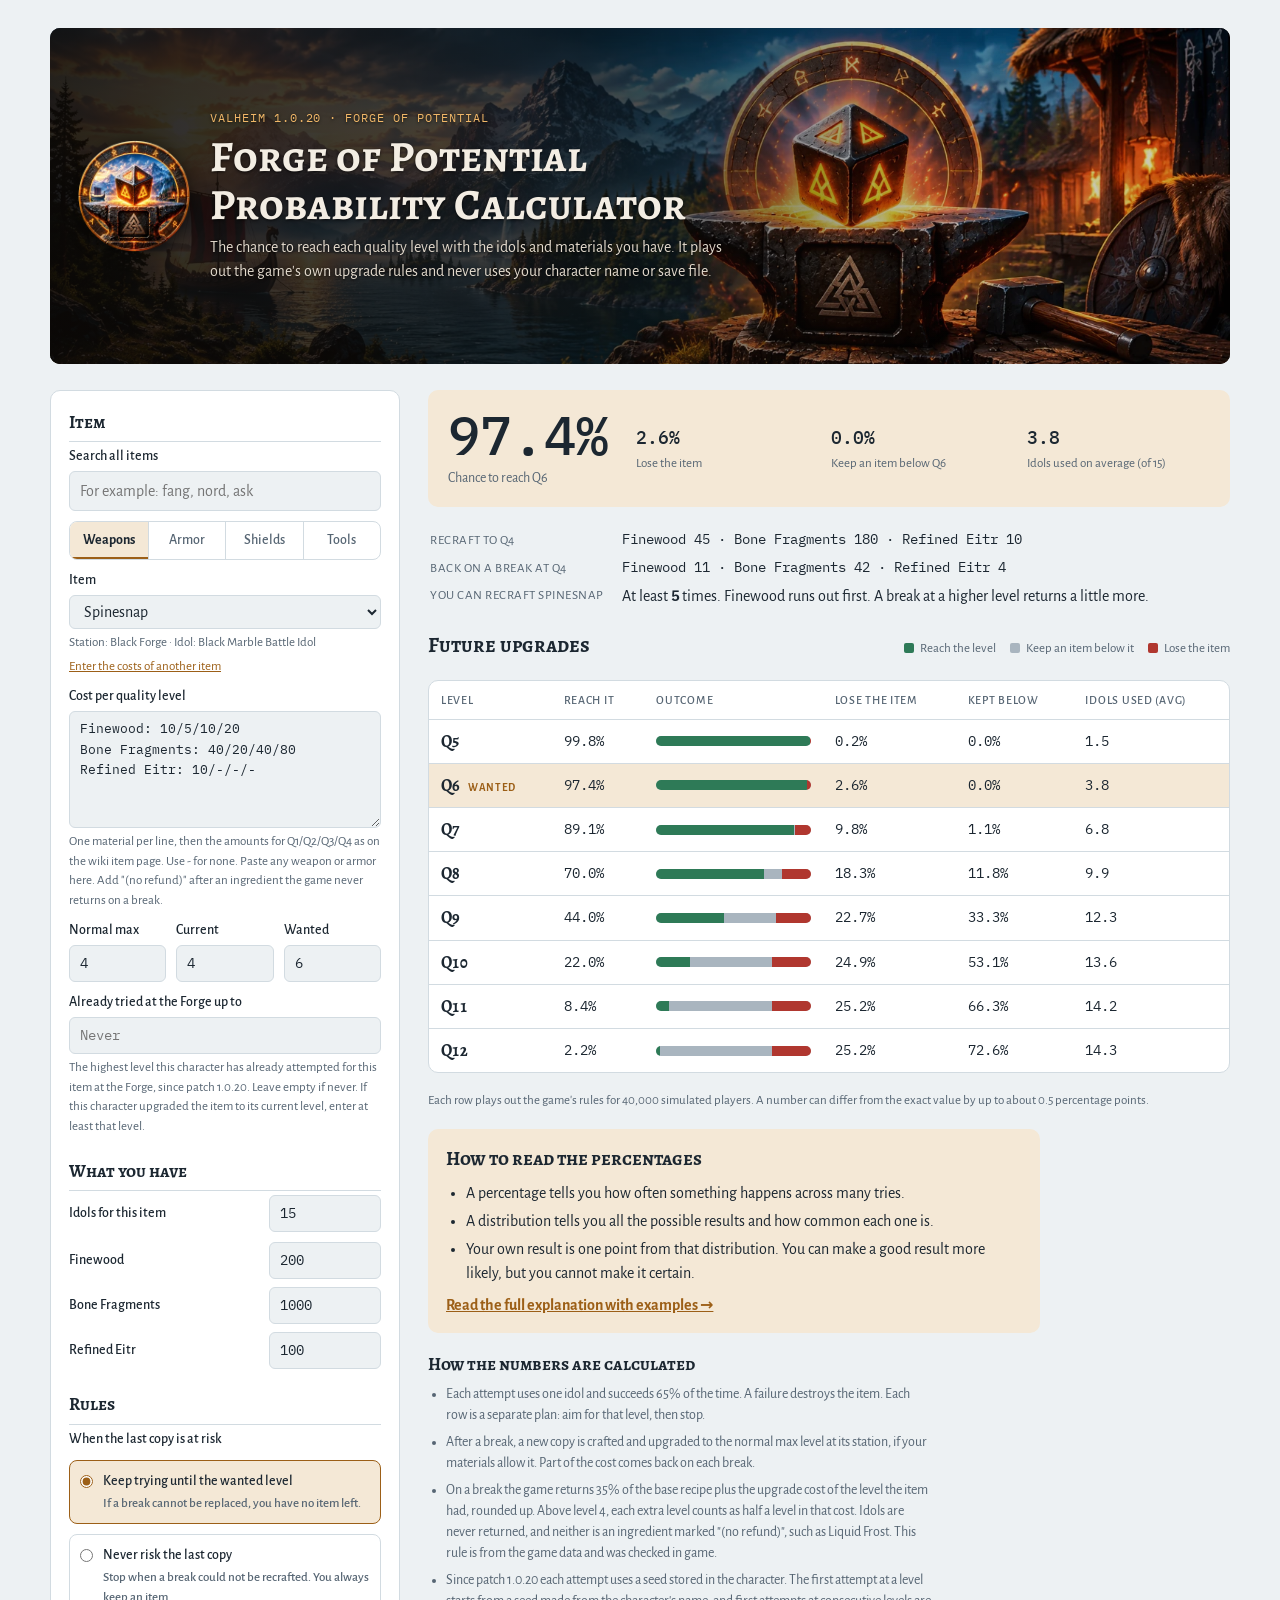
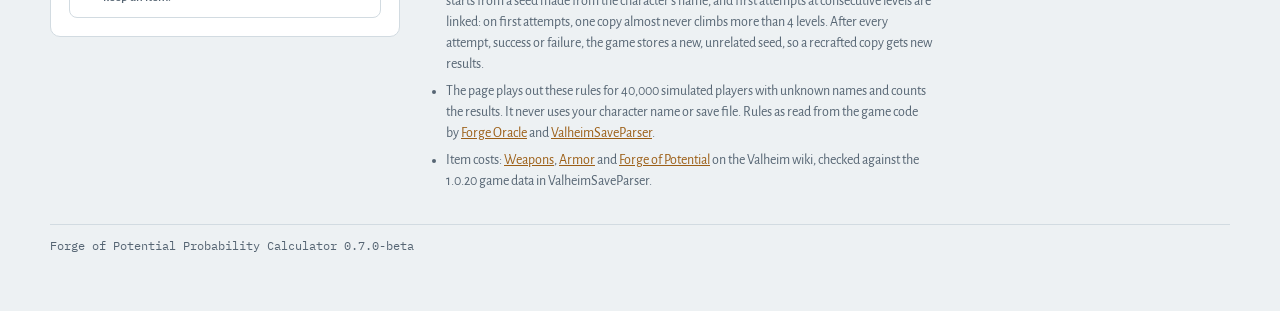
==== index.html @ 6bb9a2ef "New 10:3 banner files and a darker mask (draft for 0.7.1-beta) Co-Authored-By: Claude Opus 5.5 <nore" ====
<!doctype html>
<html lang="en">
<head>
<meta charset="utf-8">
<meta name="viewport" content="width=device-width, initial-scale=1">
<title>Forge of Potential Probability Calculator</title>
<meta name="description" content="Chance to reach each Valheim Forge of Potential level from your idols and recraft materials, simulated with the game's own rules.">
<link rel="icon" type="image/svg+xml" href="img/favicon.svg">
<link rel="icon" type="image/png" sizes="32x32" href="img/favicon-32.png">
<link rel="apple-touch-icon" sizes="180x180" href="img/apple-touch-icon.png">
<link rel="stylesheet" href="css/style.css">
</head>
<body>
<div class="wrap calc">
  <header class="top hero">
    <img class="hero-bg" src="img/banner-1600.webp" srcset="img/banner-1600.webp 1600w, img/banner-2172.webp 2172w" sizes="(min-width: 1212px) 1180px, 100vw" width="2172" height="652" alt="">
    <img class="hero-logo" src="img/logo-240.webp" width="240" height="240" alt="">
    <div class="hero-text">
      <p class="eyebrow">Valheim 1.0.20 · Forge of Potential</p>
      <h1>Forge of Potential Probability Calculator</h1>
      <p class="lede">The chance to reach each quality level with the idols and materials you have. It plays out the game's own upgrade rules and never uses your character name or save file.</p>
    </div>
  </header>

  <div class="layout">
    <form class="bench" id="bench" autocomplete="off">
      <fieldset>
        <legend>Item</legend>
        <div class="field">
          <label for="itemSearch">Search all items</label>
          <input id="itemSearch" type="search" placeholder="For example: fang, nord, ask" autocomplete="off" spellcheck="false">
        </div>
        <div class="tabs" id="itemTypes" role="radiogroup" aria-label="Item type"></div>
        <div class="field">
          <label for="item">Item</label>
          <select id="item"></select>
          <p class="hint" id="itemInfo"></p>
          <button type="button" class="linkbtn" id="customItem">Enter the costs of another item</button>
        </div>
        <div class="field">
          <label for="recipe">Cost per quality level</label>
          <textarea id="recipe" rows="5" spellcheck="false"></textarea>
          <p class="hint">One material per line, then the amounts for Q1/Q2/Q3/Q4 as on the wiki item page. Use - for none. Paste any weapon or armor here. Add "(no refund)" after an ingredient the game never returns on a break.</p>
        </div>
        <div class="row3">
          <div class="field">
            <label for="maxq">Normal max</label>
            <input id="maxq" type="number" min="1" max="10" step="1">
          </div>
          <div class="field">
            <label for="cur">Current</label>
            <input id="cur" type="number" min="1" max="60" step="1">
          </div>
          <div class="field">
            <label for="want">Wanted</label>
            <input id="want" type="number" min="2" max="60" step="1" placeholder="Any">
          </div>
        </div>
        <div class="field">
          <label for="tried">Already tried at the Forge up to</label>
          <input id="tried" type="number" min="1" max="60" step="1" placeholder="Never">
          <p class="hint">The highest level this character has already attempted for this item at the Forge, since patch 1.0.20. Leave empty if never. If this character upgraded the item to its current level, enter at least that level.</p>
        </div>
      </fieldset>

      <fieldset>
        <legend>What you have</legend>
        <div class="mat">
          <label for="idols">Idols for this item</label>
          <input id="idols" type="number" min="0" max="500" step="1" placeholder="No limit">
        </div>
        <div class="mats" id="mats"></div>
      </fieldset>

      <fieldset>
        <legend>Rules</legend>
        <span class="label">When the last copy is at risk</span>
        <label class="choice">
          <input type="radio" name="rule" id="rule-go" value="go" checked>
          <span>Keep trying until the wanted level</span>
          <span class="hint">If a break cannot be replaced, you have no item left.</span>
        </label>
        <label class="choice">
          <input type="radio" name="rule" id="rule-safe" value="safe">
          <span>Never risk the last copy</span>
          <span class="hint">Stop when a break could not be recrafted. You always keep an item.</span>
        </label>
      </fieldset>
    </form>

    <main class="outlook" aria-live="polite">
      <p class="msg" id="msg" hidden></p>
      <section class="target" id="target"></section>
      <dl class="supply" id="supply"></dl>
      <div class="tablehead">
        <h2>Future upgrades</h2>
        <div class="key"><span><i class="i-r"></i>Reach the level</span><span><i class="i-k"></i>Keep an item below it</span><span><i class="i-l"></i>Lose the item</span></div>
      </div>
      <div class="tablewrap">
        <table>
          <thead>
            <tr><th>Level</th><th>Reach it</th><th>Outcome</th><th>Lose the item</th><th>Kept below</th><th>Idols used (avg)</th></tr>
          </thead>
          <tbody id="rows"></tbody>
        </table>
      </div>
      <p class="hint" id="simNote"></p>
      <section class="short" aria-labelledby="short-title">
        <h2 id="short-title">How to read the percentages</h2>
        <ul>
          <li>A percentage tells you how often something happens across many tries.</li>
          <li>A distribution tells you all the possible results and how common each one is.</li>
          <li>Your own result is one point from that distribution. You can make a good result more likely, but you cannot make it certain.</li>
        </ul>
        <p><a href="guide.html">Read the full explanation with examples →</a></p>
      </section>

      <section class="notes">
        <h2>How the numbers are calculated</h2>
        <ul>
          <li>Each attempt uses one idol and succeeds 65% of the time. A failure destroys the item. Each row is a separate plan: aim for that level, then stop.</li>
          <li>After a break, a new copy is crafted and upgraded to the normal max level at its station, if your materials allow it. Part of the cost comes back on each break.</li>
          <li>On a break the game returns 35% of the base recipe plus the upgrade cost of the level the item had, rounded up. Above level 4, each extra level counts as half a level in that cost. Idols are never returned, and neither is an ingredient marked "(no refund)", such as Liquid Frost. This rule is from the game data and was checked in game.</li>
          <li>Since patch 1.0.20 each attempt uses a seed stored in the character. The first attempt at a level starts from a seed made from the character's name, and first attempts at consecutive levels are linked: on first attempts, one copy almost never climbs more than 4 levels. After every attempt, success or failure, the game stores a new, unrelated seed, so a recrafted copy gets new results.</li>
          <li>The page plays out these rules for 40,000 simulated players with unknown names and counts the results. It never uses your character name or save file. Rules as read from the game code by <a href="https://github.com/papptimus/Forge-Oracle" target="_blank" rel="noopener">Forge Oracle</a> and <a href="https://github.com/Melichor/ValheimSaveParser" target="_blank" rel="noopener">ValheimSaveParser</a>.</li>
          <li>Item costs: <a href="https://valheim.weirdgloop.org/w/Weapons" target="_blank" rel="noopener">Weapons</a>, <a href="https://valheim.weirdgloop.org/w/Armor" target="_blank" rel="noopener">Armor</a> and <a href="https://valheim.weirdgloop.org/w/Forge_of_Potential" target="_blank" rel="noopener">Forge of Potential</a> on the Valheim wiki, checked against the 1.0.20 game data in ValheimSaveParser.</li>
        </ul>
      </section>
    </main>
  </div>
  <footer class="foot">Forge of Potential Probability Calculator <span id="appVersion"></span></footer>
</div>
<script src="js/items.js"></script>
<script src="js/forge-model.js"></script>
<script src="js/app.js"></script>
<script src="js/version.js"></script>
</body>
</html>
---- css/style.css ----
/* Forge of Potential Probability Calculator: one stylesheet for both pages.
   Calculator page: <div class="wrap calc">, a workbench of inputs on the left and the results on the right
   (one column on phones). Guide page: <div class="wrap guide">, one reading column with numbered steps. */

/* ---------- Fonts (stored in /fonts, SIL Open Font License; see the OFL-*.txt files there) ---------- */
@font-face { font-family: "Alegreya SC"; font-style: normal; font-weight: 700; font-display: swap;
  src: url("../fonts/alegreya-sc-latin-700-normal.woff2") format("woff2"); }
@font-face { font-family: "Alegreya Sans"; font-style: normal; font-weight: 400; font-display: swap;
  src: url("../fonts/alegreya-sans-latin-400-normal.woff2") format("woff2"); }
@font-face { font-family: "Alegreya Sans"; font-style: normal; font-weight: 500; font-display: swap;
  src: url("../fonts/alegreya-sans-latin-500-normal.woff2") format("woff2"); }
@font-face { font-family: "Alegreya Sans"; font-style: normal; font-weight: 700; font-display: swap;
  src: url("../fonts/alegreya-sans-latin-700-normal.woff2") format("woff2"); }
@font-face { font-family: "Noto Sans Runic"; font-style: normal; font-weight: 400; font-display: swap;
  src: url("../fonts/noto-sans-runic-runic-400-normal.woff2") format("woff2"); }
@font-face { font-family: "IBM Plex Mono"; font-style: normal; font-weight: 400; font-display: swap;
  src: url("../fonts/ibm-plex-mono-latin-400-normal.woff2") format("woff2"); }
@font-face { font-family: "IBM Plex Mono"; font-style: normal; font-weight: 500; font-display: swap;
  src: url("../fonts/ibm-plex-mono-latin-500-normal.woff2") format("woff2"); }

/* ---------- Colors and type (light values first, dark values below) ---------- */
:root {
  --bg: #edf1f3;
  --surface: #ffffff;
  --ink: #1c2731;
  --muted: #566573;
  --line: #d2dbe1;
  --accent: #9c5f17;
  --accent-soft: #f4e8d6;
  --reach: #2e7a57;
  --lose: #b0372f;
  --keep: #a9b5bf;
  --display: "Alegreya SC", Georgia, "Times New Roman", serif;
  --body: "Alegreya Sans", "Segoe UI", system-ui, sans-serif;
  --mono: "IBM Plex Mono", ui-monospace, Consolas, monospace;
  color-scheme: light;
}
@media (prefers-color-scheme: dark) {
  :root:not([data-theme="light"]) {
    --bg: #141a20; --surface: #1c242c; --ink: #e4eaee; --muted: #97a5b1; --line: #2c3843;
    --accent: #dda04f; --accent-soft: #332a1d; --reach: #5cbd8c; --lose: #e5766b; --keep: #4d5b68;
    color-scheme: dark;
  }
}
:root[data-theme="dark"] {
  --bg: #141a20; --surface: #1c242c; --ink: #e4eaee; --muted: #97a5b1; --line: #2c3843;
  --accent: #dda04f; --accent-soft: #332a1d; --reach: #5cbd8c; --lose: #e5766b; --keep: #4d5b68;
  color-scheme: dark;
}

/* ---------- Shared ---------- */
html, body { margin: 0; }
[hidden] { display: none !important; }
body { background: var(--bg); color: var(--ink); font-family: var(--body); font-size: 16px; line-height: 1.5; }
.wrap {
  margin: 0 auto;
  padding-left: max(16px, env(safe-area-inset-left, 0px));
  padding-right: max(16px, env(safe-area-inset-right, 0px));
}
a { color: var(--accent); }
a:focus-visible { outline: 2px solid var(--accent); outline-offset: 2px; }

.top { display: grid; gap: 6px; }
.eyebrow { margin: 0; font-family: var(--mono); font-size: 12px; letter-spacing: 0.08em; text-transform: uppercase; color: var(--accent); }
h1 { margin: 0; font-family: var(--display); font-weight: 700; font-size: clamp(1.9rem, 4.2vw, 2.7rem); line-height: 1.1; text-wrap: balance; }
.lede { margin: 0; max-width: 64ch; color: var(--muted); }
/* Noto Sans Runic is loaded above but not used now; kept for later decoration */

/* Calculator header: banner picture, logo and title. The text stays light on a dark overlay in both themes. */
.hero { position: relative; overflow: hidden; border-radius: 10px; min-height: 280px; padding: 28px; grid-template-columns: auto minmax(0, 1fr); align-items: center; gap: 20px; color: #f3ede3; background: #1a1410; }
.hero-bg { position: absolute; inset: 0; width: 100%; height: 100%; object-fit: cover; object-position: 70% 55%; z-index: 0; }
.hero::before { content: ""; position: absolute; inset: 0; z-index: 1; background: linear-gradient(90deg, rgba(12, 9, 7, 0.85) 0%, rgba(12, 9, 7, 0.65) 45%, rgba(12, 9, 7, 0.05) 75%, rgba(12, 9, 7, 0) 100%), rgba(12, 9, 7, 0.2); }
.hero-logo, .hero-text { position: relative; z-index: 2; }
.hero-logo { width: 112px; height: 112px; filter: drop-shadow(0 2px 8px rgba(0, 0, 0, 0.6)); }
.hero-text { display: grid; gap: 6px; max-width: 560px; text-shadow: 0 1px 3px rgba(0, 0, 0, 0.7); }
.hero .eyebrow { color: #f0b768; }
.hero .lede { color: #e2d9cc; }
/* Narrower screens: the title covers the anvil, so the whole picture gets an even dark overlay */
@media (max-width: 1000px) { .hero::before { background: rgba(12, 9, 7, 0.72); } }
@media (max-width: 640px) {
  .hero { grid-template-columns: minmax(0, 1fr); padding: 20px; min-height: 0; align-items: start; }
  .hero-bg { object-position: 72% 50%; }
  .hero-logo { width: 72px; height: 72px; }
}
.hint { margin: 0; font-size: 13px; color: var(--muted); }

.tablewrap { overflow-x: auto; background: var(--surface); border: 1px solid var(--line); border-radius: 10px; }
table { width: 100%; border-collapse: collapse; font-variant-numeric: tabular-nums; }
th { text-align: left; font-size: 12px; font-weight: 500; letter-spacing: 0.06em; text-transform: uppercase; color: var(--muted); padding: 10px 12px; border-bottom: 1px solid var(--line); white-space: nowrap; }
td { padding: 9px 12px; border-bottom: 1px solid var(--line); white-space: nowrap; }
tbody tr:last-child td { border-bottom: 0; }
td.n { font-family: var(--mono); font-size: 14px; }

.short { background: var(--accent-soft); border-radius: 10px; padding: 16px 18px; }
.foot { padding-top: 12px; border-top: 1px solid var(--line); font-family: var(--mono); font-size: 12px; color: var(--muted); }

/* ---------- Calculator page ---------- */
.calc { max-width: 1180px; padding-block: 28px 56px; }

.layout { display: grid; grid-template-columns: minmax(0, 350px) minmax(0, 1fr); gap: 28px; align-items: start; margin-top: 26px; }
@media (max-width: 880px) { .layout { grid-template-columns: minmax(0, 1fr); } }

/* Inputs */
.bench { background: var(--surface); border: 1px solid var(--line); border-radius: 10px; padding: 18px; display: grid; gap: 22px; }
fieldset { border: 0; margin: 0; padding: 0; display: grid; gap: 10px; min-width: 0; }
legend { padding: 0 0 6px; font-family: var(--display); font-weight: 700; font-size: 1.1rem; width: 100%; border-bottom: 1px solid var(--line); margin-bottom: 4px; }
.field { display: grid; gap: 4px; min-width: 0; }
label, .label { font-size: 14px; font-weight: 500; }
input[type="number"], input[type="search"], select, textarea {
  width: 100%; box-sizing: border-box; font: inherit; color: var(--ink);
  background: var(--bg); border: 1px solid var(--line); border-radius: 6px; padding: 7px 10px;
}
textarea { font-family: var(--mono); font-size: 13px; line-height: 1.55; resize: vertical; }
input[type="number"] { font-family: var(--mono); font-size: 14px; font-variant-numeric: tabular-nums; }
input:focus-visible, select:focus-visible, textarea:focus-visible { outline: 2px solid var(--accent); outline-offset: 1px; }
/* Item type tabs: radio buttons shown as tabs (keyboard: Tab to the group, arrow keys to change) */
.tabs { display: grid; grid-auto-flow: column; grid-auto-columns: minmax(0, 1fr); border: 1px solid var(--line); border-radius: 8px; overflow: hidden; }
.tab { position: relative; cursor: pointer; }
.tab + .tab { border-left: 1px solid var(--line); }
.tab input { position: absolute; opacity: 0; inset: 0; margin: 0; cursor: pointer; }
.tab span { display: block; padding: 8px 6px; text-align: center; font-size: 14px; font-weight: 500; color: var(--muted); }
.tab:has(input:checked) span { background: var(--accent-soft); color: var(--ink); font-weight: 700; box-shadow: inset 0 -2px 0 var(--accent); }
.tab:has(input:focus-visible) span { outline: 2px solid var(--accent); outline-offset: -2px; }
#itemInfo { white-space: pre-line; }
.linkbtn { justify-self: start; padding: 0; border: 0; background: none; font: inherit; font-size: 13px; color: var(--accent); text-decoration: underline; cursor: pointer; }
.linkbtn:focus-visible { outline: 2px solid var(--accent); outline-offset: 2px; }
.row3 { display: grid; grid-template-columns: repeat(3, minmax(0, 1fr)); gap: 10px; }
.mats { display: grid; gap: 8px; }
.mat { display: grid; grid-template-columns: minmax(0, 1fr) 112px; gap: 10px; align-items: center; }
.choice { display: grid; grid-template-columns: auto minmax(0, 1fr); gap: 2px 10px; align-items: start; padding: 10px; border: 1px solid var(--line); border-radius: 8px; cursor: pointer; }
.choice input { margin: 4px 0 0; accent-color: var(--accent); }
.choice:has(input:checked) { border-color: var(--accent); background: var(--accent-soft); }
.choice .hint { grid-column: 2; }

/* Results */
.outlook { display: grid; gap: 18px; min-width: 0; }
.msg { margin: 0; padding: 12px 14px; border: 1px solid var(--lose); border-radius: 8px; color: var(--lose); background: var(--surface); }

.target { background: var(--accent-soft); border-radius: 10px; padding: 18px 20px; display: grid; grid-template-columns: auto minmax(0, 1fr); gap: 8px 28px; align-items: center; }
.target .big { font-family: var(--mono); font-weight: 500; font-size: clamp(2.4rem, 6vw, 3.4rem); line-height: 1; font-variant-numeric: tabular-nums; }
.target .caption { font-size: 14px; color: var(--muted); margin-top: 6px; }
.stats { display: grid; grid-template-columns: repeat(3, minmax(0, 1fr)); gap: 12px; }
.stat { display: grid; gap: 2px; min-width: 0; }
.stat b { font-family: var(--mono); font-weight: 500; font-size: 1.15rem; font-variant-numeric: tabular-nums; }
.stat span { font-size: 13px; color: var(--muted); }
@media (max-width: 560px) { .target { grid-template-columns: minmax(0, 1fr); } }

.supply { display: grid; grid-template-columns: max-content minmax(0, 1fr); gap: 6px 18px; margin: 0; padding: 4px 2px; }
.supply dt { font-size: 13px; color: var(--muted); letter-spacing: 0.04em; text-transform: uppercase; padding-top: 2px; }
.supply dd { margin: 0; min-width: 0; }
.supply .num { font-family: var(--mono); font-size: 14px; font-variant-numeric: tabular-nums; }
.supply .strong { font-weight: 700; }
@media (max-width: 480px) { .supply { grid-template-columns: minmax(0, 1fr); } .supply dd { margin-bottom: 6px; } }

.tablehead { display: flex; flex-wrap: wrap; justify-content: space-between; align-items: baseline; gap: 8px 16px; }
.tablehead h2 { margin: 0; font-family: var(--display); font-weight: 700; font-size: 1.3rem; }
.key { display: flex; flex-wrap: wrap; gap: 6px 14px; font-size: 13px; color: var(--muted); }
.key i { display: inline-block; width: 10px; height: 10px; border-radius: 2px; margin-right: 6px; vertical-align: -1px; }
td.lvl { font-family: var(--display); font-weight: 700; font-size: 1.05rem; }
tr.wanted td { background: var(--accent-soft); }
.tag { margin-left: 8px; font-family: var(--body); font-size: 11px; font-weight: 700; letter-spacing: 0.06em; text-transform: uppercase; color: var(--accent); }
.bar { display: flex; width: 100%; min-width: 120px; height: 10px; border-radius: 5px; overflow: hidden; background: var(--line); }
.bar span { display: block; height: 100%; transition: width 0.2s ease; }
.bar .r, .i-r { background: var(--reach); }
.bar .k, .i-k { background: var(--keep); }
.bar .l, .i-l { background: var(--lose); }

.calc .short { display: grid; gap: 8px; max-width: 72ch; }
.calc .short h2 { margin: 0; font-family: var(--display); font-weight: 700; font-size: 1.2rem; }
.calc .short ul { margin: 0; padding-left: 20px; display: grid; gap: 4px; }
.calc .short p { margin: 0; }
.calc .short a { font-weight: 700; }
.notes { font-size: 14px; color: var(--muted); max-width: 72ch; }
.notes h2 { margin: 0 0 6px; font-family: var(--display); font-weight: 700; font-size: 1.1rem; color: var(--ink); }
.notes ul { margin: 0; padding-left: 18px; display: grid; gap: 6px; }
.calc .foot { margin-top: 32px; }

@media (prefers-reduced-motion: reduce) { .bar span { transition: none; } }

/* ---------- Guide page ---------- */
.guide { max-width: 760px; padding-block: 24px 56px; display: grid; gap: 26px; line-height: 1.55; }
.guide h1 { font-size: clamp(1.9rem, 4.2vw, 2.5rem); }
.guide .lede { max-width: none; }
.back { font-size: 15px; font-weight: 700; text-decoration: none; }
.back:hover { text-decoration: underline; }

.step { display: grid; gap: 8px; min-width: 0; }
.step h2 { margin: 0; font-size: 1.15rem; font-weight: 700; display: flex; gap: 10px; align-items: baseline; text-wrap: balance; }
.step .no { font-family: var(--mono); font-size: 13px; font-weight: 500; color: var(--accent); }
.step p { margin: 0; }
.step ul { margin: 0; padding-left: 20px; display: grid; gap: 4px; }

.bag-row { display: grid; grid-template-columns: 150px minmax(0, 1fr); gap: 18px; align-items: start; }
@media (max-width: 480px) { .bag-row { grid-template-columns: minmax(0, 1fr); } }
.bag { display: block; width: 150px; max-width: 100%; height: auto; }

td.share { width: 45%; min-width: 100px; }
.dbar { display: block; height: 10px; border-radius: 3px; background: var(--accent); }
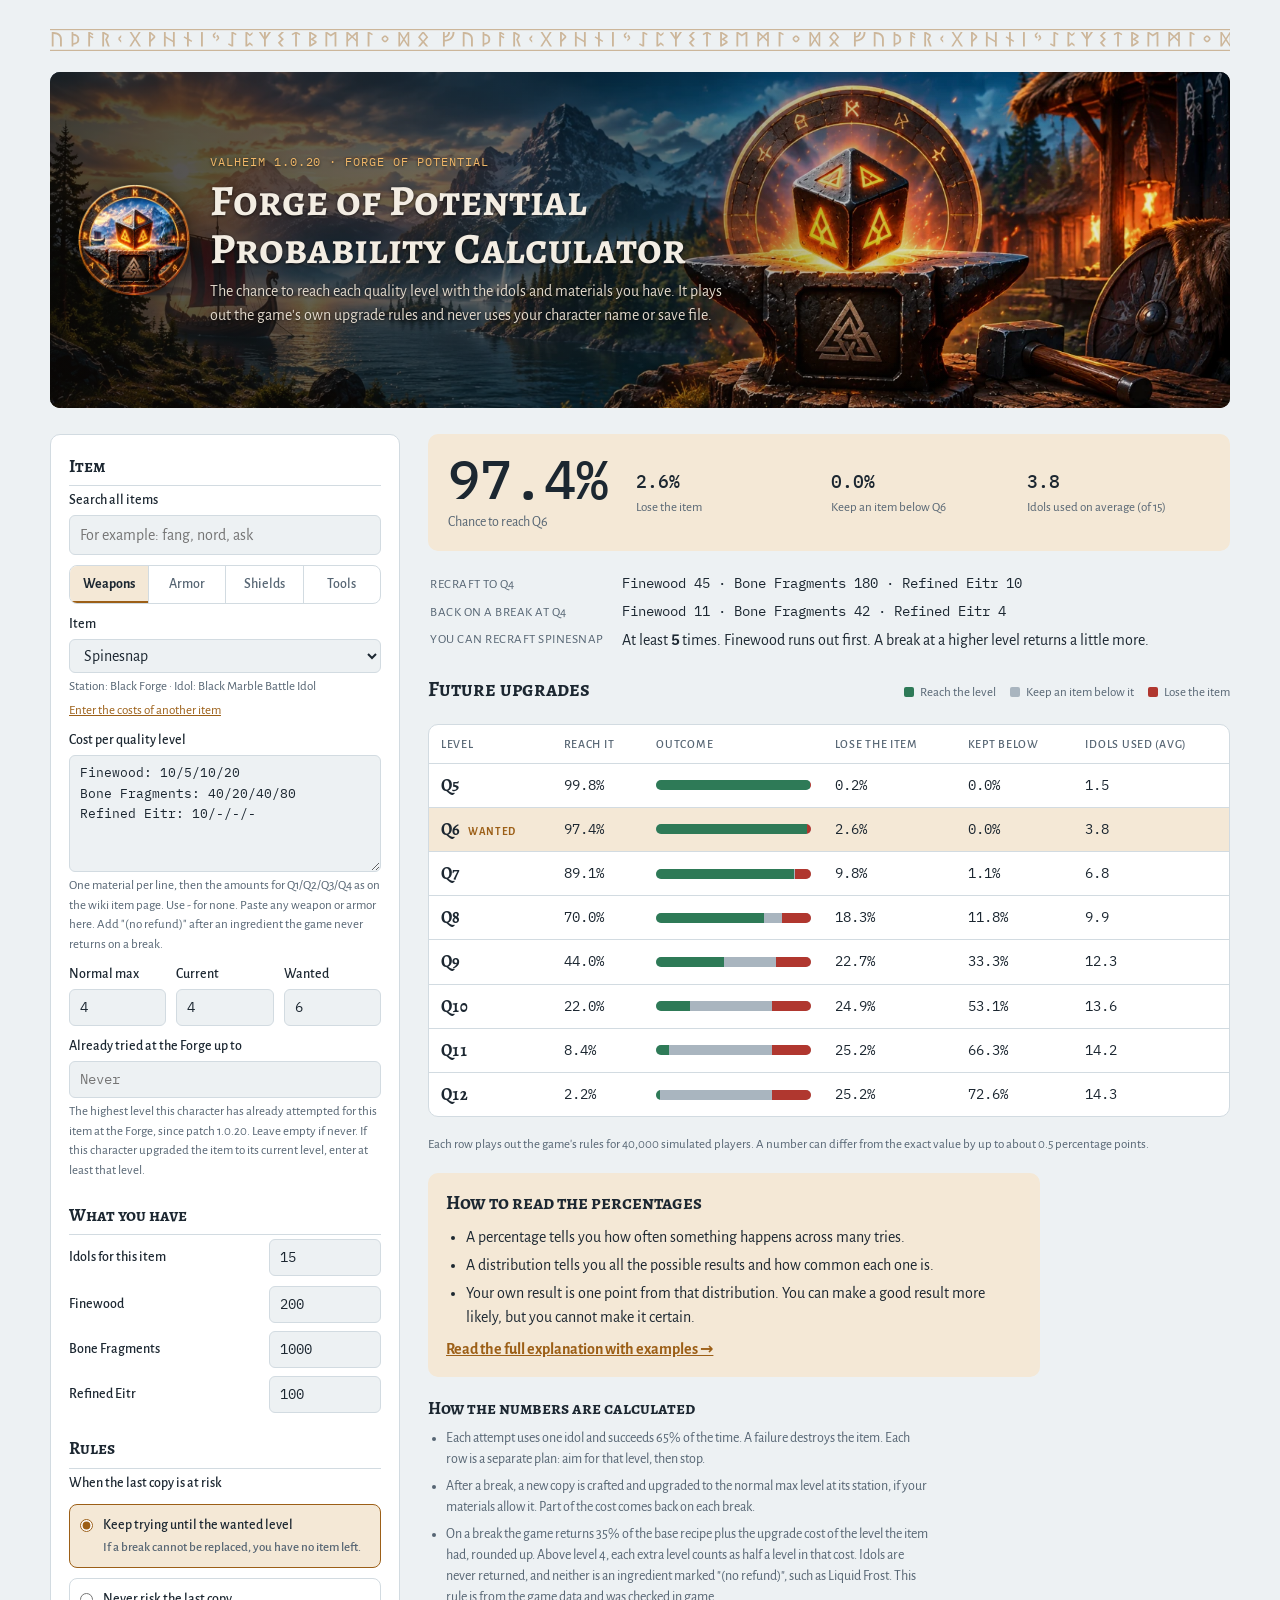
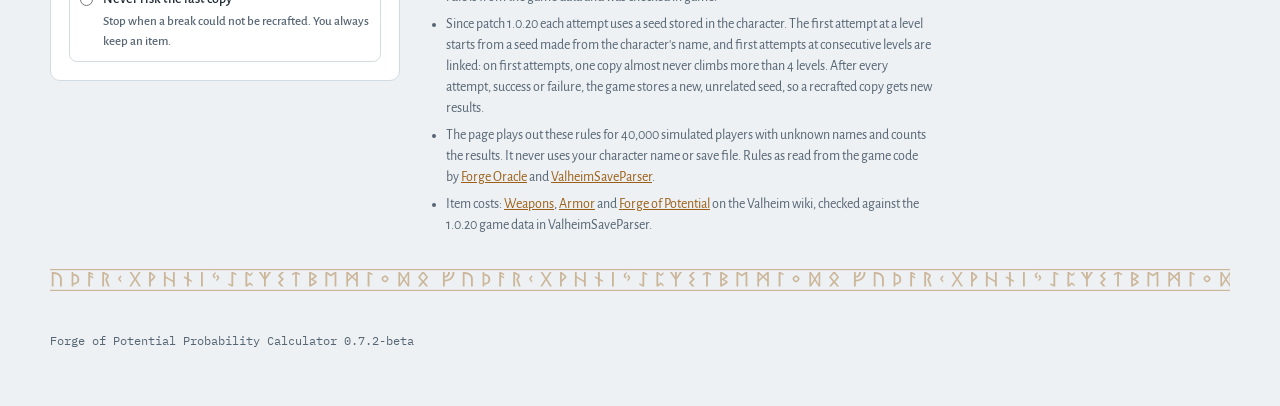
==== commit 9a9ae0ff: "Rune bands above the header and footer on both pages (0.7.2-beta) Co-Authored-By: Claude Opus 5.5 <n" ====
--- a/index.html
+++ b/index.html
@@ -12,6 +12,7 @@
 </head>
 <body>
 <div class="wrap calc">
+  <div class="rune-band" aria-hidden="true"></div>
   <header class="top hero">
     <img class="hero-bg" src="img/banner-1600.webp" srcset="img/banner-1600.webp 1600w, img/banner-2172.webp 2172w" sizes="(min-width: 1212px) 1180px, 100vw" width="2172" height="652" alt="">
     <img class="hero-logo" src="img/logo-240.webp" width="240" height="240" alt="">
@@ -128,6 +129,7 @@
       </section>
     </main>
   </div>
+  <div class="rune-band" aria-hidden="true"></div>
   <footer class="foot">Forge of Potential Probability Calculator <span id="appVersion"></span></footer>
 </div>
 <script src="js/items.js"></script>
--- a/css/style.css
+++ b/css/style.css
@@ -64,19 +64,28 @@
 .eyebrow { margin: 0; font-family: var(--mono); font-size: 12px; letter-spacing: 0.08em; text-transform: uppercase; color: var(--accent); }
 h1 { margin: 0; font-family: var(--display); font-weight: 700; font-size: clamp(1.9rem, 4.2vw, 2.7rem); line-height: 1.1; text-wrap: balance; }
 .lede { margin: 0; max-width: 64ch; color: var(--muted); }
-/* Noto Sans Runic is loaded above but not used now; kept for later decoration */
+/* Noto Sans Runic is loaded above but not used as text now; kept for later decoration */
+/* Decorative rune band above the header and above the footer: the Elder Futhark row, drawn from Noto Sans Runic.
+   The picture is a mask filled with the accent color, so it follows the light and dark themes. */
+.rune-band { height: 24px; margin: 0 0 20px; background: var(--accent); opacity: 0.4; pointer-events: none;
+  -webkit-mask: url('data:image/svg+xml,%3Csvg xmlns="http://www.w3.org/2000/svg" width="411.0" height="24" viewBox="0 0 411.0 24"%3E%3Crect x="0" y="1" width="411.0" height="1.2"/%3E%3Crect x="0" y="21.8" width="411.0" height="1.2"/%3E%3Cpath d="M7.96425 18.5V4.041499999999999H9.78675V7.969999999999999Q10.79925 7.969999999999999 11.538375 7.443499999999999Q12.2775 6.917 12.682500000000001 6.0665Q13.0875 5.215999999999999 13.0875 4.244V4.041499999999999H15.01125V4.264249999999999Q15.01125 5.378 14.596125 6.339875Q14.181000000000001 7.30175 13.452 8.030750000000001Q12.722999999999999 8.75975 11.781375 9.174875Q10.83975 9.59 9.78675 9.59V11.83775Q11.40675 11.83775 12.814125 11.31125Q14.2215 10.784749999999999 15.284624999999998 9.7925Q16.347749999999998 8.80025 16.95525 7.403Q17.56275 6.005749999999999 17.56275 4.244V4.041499999999999H19.4865V4.264249999999999Q19.4865 6.41075 18.7575 8.11175Q18.0285 9.81275 16.71225 11.0075Q15.396 12.20225 13.624125000000001 12.83Q11.852250000000002 13.45775 9.78675 13.45775V18.5Z"/%3E%3Cpath d="M27.7545 18.5V4.041499999999999H29.67825Q31.17675 4.041499999999999 32.63475 4.4464999999999995Q34.09275 4.8515 35.277375000000006 5.7121249999999995Q36.462 6.572749999999999 37.17075 7.9396249999999995Q37.8795 9.3065 37.8795 11.250499999999999V18.5H35.99625V11.35175Q35.99625 9.44825 35.1255 8.263625Q34.25475 7.078999999999999 32.79675 6.522124999999999Q31.33875 5.965249999999999 29.577 5.965249999999999V18.5Z"/%3E%3Cpath d="M47.6055 18.5V4.041499999999999H49.32675V5.823499999999999Q52.2225 6.16775 53.741249999999994 7.403Q55.26 8.63825 55.26 11.068249999999999Q55.26 12.647749999999998 54.763875 13.690624999999999Q54.26775 14.7335 53.417249999999996 15.351125Q52.56675 15.96875 51.51375 16.282625Q50.46075 16.5965 49.32675 16.718V18.5ZM49.32675 15.179Q50.643 14.95625 51.534 14.581625Q52.425 14.207 52.880624999999995 13.407125Q53.33625 12.60725 53.33625 11.129Q53.33625 9.32675 52.354124999999996 8.506625Q51.372 7.686499999999999 49.32675 7.4435Z"/%3E%3Cpath d="M64.23675 18.5V4.041499999999999H66.05925L69.46125 6.046249999999999L68.7525 7.26125L66.05925 5.702V7.30175L69.46125 9.3065L68.7525 10.5215L66.05925 8.96225V18.5Z"/%3E%3Cpath d="M78.25575 18.5V4.041499999999999H80.07825L84.73575 6.6739999999999995V8.6585L83.07525 11.51375L85.728 18.5H83.784L81.1515 11.4125L83.19675 7.86875L80.07825 6.106999999999999V18.5Z"/%3E%3Cpath d="M97.19550000000001 14.7335 94.40100000000001 11.716249999999999V9.85325L97.21575 7.1195V9.347L95.7375 10.7645V10.886L97.19550000000001 12.425Z"/%3E%3Cpath d="M105.28125000000001 18.5 110.08050000000001 10.966999999999999 105.58500000000001 4.041499999999999H107.61000000000001L111.15375000000002 9.7115L114.71775000000001 4.041499999999999H116.64150000000001L112.16625 10.9265L116.98575000000001 18.5H114.92025000000001L111.09300000000002 12.2225L107.20500000000001 18.5Z"/%3E%3Cpath d="M125.03100000000002 18.5V4.041499999999999H126.85350000000001L131.24775000000002 7.969999999999999V9.671L126.85350000000001 13.883V18.5ZM126.85350000000001 11.696 129.74925000000002 8.80025 126.85350000000001 6.0665Z"/%3E%3Cpath d="M139.92075 18.5V4.041499999999999H141.74325000000002V8.1725L148.95225 12.44525V4.041499999999999H150.77475V18.5H148.95225V14.26775L141.74325000000002 10.076V18.5Z"/%3E%3Cpath d="M162.9915 18.5V11.453L159.56925 9.44825L160.29825 8.1725L162.9915 9.77225V4.041499999999999H164.81400000000002V10.8455L168.216 12.850249999999999L167.50725 14.065249999999999L164.81400000000002 12.506V18.5Z"/%3E%3Cpath d="M176.99025 18.5V4.041499999999999H178.85325V18.5Z"/%3E%3Cpath d="M190.30050000000003 10.54175 188.78175000000002 8.4155V6.5525L191.59650000000002 3.8187499999999996V5.84375L190.17900000000003 7.26125V7.38275L191.69775 9.48875ZM192.32550000000003 13.57925V11.55425L193.74300000000002 10.13675V10.01525L192.22425 7.90925L193.62150000000003 6.856249999999999L195.14025000000004 8.9825V10.8455Z"/%3E%3Cpath d="M207.41775 18.5 203.99550000000002 16.49525 204.7245 15.2195 207.41775 16.81925V4.041499999999999H209.24025000000003L212.64225000000002 6.046249999999999L211.9335 7.26125L209.24025000000003 5.702V18.5Z"/%3E%3Cpath d="M221.43675000000002 18.5V4.041499999999999H223.25925000000004L225.79050000000004 6.390499999999999L228.54450000000003 4.041499999999999V5.965249999999999L225.81075 8.31425L223.25925000000004 6.0665V16.53575L225.81075 14.22725L228.54450000000003 16.57625V18.5L225.79050000000004 16.151L223.25925000000004 18.5Z"/%3E%3Cpath d="M239.99175000000002 18.5V11.493500000000001L234.76725000000002 4.041499999999999H236.95425000000003L239.99175000000002 8.8205V4.041499999999999H241.81425000000002V8.8205L244.85175 4.041499999999999H247.03875000000002L241.81425000000002 11.493500000000001V18.5Z"/%3E%3Cpath d="M257.16975 18.5 253.82850000000002 14.855V14.774000000000001L257.37225 11.129V11.048L253.82850000000002 7.7675V7.686499999999999L257.57475000000005 4.041499999999999H260.04525L256.2585 7.686499999999999V7.7675L259.84275 11.027750000000001V11.129L256.2585 14.774000000000001V14.855L259.64025000000004 18.5Z"/%3E%3Cpath d="M271.10775000000007 18.5V5.641249999999999L268.31325000000004 7.139749999999999L267.58425000000005 5.9247499999999995L271.10775000000007 4.041499999999999H272.93025000000006L276.33225000000004 6.046249999999999L275.62350000000004 7.26125L272.93025000000006 5.702V18.5Z"/%3E%3Cpath d="M285.12675 18.5V4.041499999999999H286.94925L292.55850000000004 7.362499999999999V9.0635L289.13625 11.18975L292.55850000000004 13.235V14.936L286.94925 18.5ZM286.94925 10.683499999999999 290.8575 8.19275 286.94925 5.863999999999999ZM286.94925 16.556 290.8575 14.065249999999999 286.94925 11.7365Z"/%3E%3Cpath d="M301.434 18.5V4.041499999999999H303.2565L306.82050000000004 6.593L310.56675 4.041499999999999H312.38925000000006V18.5H310.56675V6.046249999999999L306.82050000000004 8.55725L303.2565 6.0665V18.5Z"/%3E%3Cpath d="M322.338 18.5V4.041499999999999H324.09975000000003L328.08900000000006 7.7675L332.09850000000006 4.041499999999999H333.86025V18.5H332.09850000000006V13.53875L328.10925000000003 9.833L324.09975000000003 13.559000000000001V18.5ZM332.09850000000006 11.47325V6.12725L329.223 8.80025ZM324.09975000000003 11.47325 326.97525 8.78 324.09975000000003 6.147499999999999Z"/%3E%3Cpath d="M343.60650000000004 18.5V4.041499999999999H345.44925000000006L348.85125000000005 6.046249999999999L348.14250000000004 7.30175L345.4897500000001 5.7425V18.5Z"/%3E%3Cpath d="M360.03525 14.26775 357.64575 11.716249999999999V9.85325L360.03525 7.5245H362.06025000000005L364.44975000000005 9.85325V11.716249999999999L362.06025000000005 14.26775ZM360.744 12.748999999999999H361.35150000000004L363.11325000000005 10.886V10.7645L361.35150000000004 9.04325H360.744L358.98225 10.7645V10.886Z"/%3E%3Cpath d="M374.3985 18.5V4.041499999999999H376.07925L379.84575 9.93425L383.673 4.041499999999999H385.2525V18.5H383.673L379.84575 12.6275L376.07925 18.5ZM383.59200000000004 15.88775H383.673V6.6739999999999995H383.59200000000004L380.7165 11.27075ZM376.07925 15.76625H376.16025L378.975 11.27075L376.16025 6.795499999999999H376.07925Z"/%3E%3Cpath d="M394.0065 18.5 397.95525000000004 13.842500000000001 394.0065 9.16475 398.13750000000005 4.041499999999999H400.041L404.25300000000004 9.16475L400.30425 13.842500000000001L404.25300000000004 18.5H402.04575L399.12975 14.95625L396.21375 18.5ZM399.12975 12.7085 402.16725 9.12425 399.08925000000005 5.378 396.09225000000004 9.12425Z"/%3E%3C/svg%3E') center / auto 24px repeat-x; mask: url('data:image/svg+xml,%3Csvg xmlns="http://www.w3.org/2000/svg" width="411.0" height="24" viewBox="0 0 411.0 24"%3E%3Crect x="0" y="1" width="411.0" height="1.2"/%3E%3Crect x="0" y="21.8" width="411.0" height="1.2"/%3E%3Cpath d="M7.96425 18.5V4.041499999999999H9.78675V7.969999999999999Q10.79925 7.969999999999999 11.538375 7.443499999999999Q12.2775 6.917 12.682500000000001 6.0665Q13.0875 5.215999999999999 13.0875 4.244V4.041499999999999H15.01125V4.264249999999999Q15.01125 5.378 14.596125 6.339875Q14.181000000000001 7.30175 13.452 8.030750000000001Q12.722999999999999 8.75975 11.781375 9.174875Q10.83975 9.59 9.78675 9.59V11.83775Q11.40675 11.83775 12.814125 11.31125Q14.2215 10.784749999999999 15.284624999999998 9.7925Q16.347749999999998 8.80025 16.95525 7.403Q17.56275 6.005749999999999 17.56275 4.244V4.041499999999999H19.4865V4.264249999999999Q19.4865 6.41075 18.7575 8.11175Q18.0285 9.81275 16.71225 11.0075Q15.396 12.20225 13.624125000000001 12.83Q11.852250000000002 13.45775 9.78675 13.45775V18.5Z"/%3E%3Cpath d="M27.7545 18.5V4.041499999999999H29.67825Q31.17675 4.041499999999999 32.63475 4.4464999999999995Q34.09275 4.8515 35.277375000000006 5.7121249999999995Q36.462 6.572749999999999 37.17075 7.9396249999999995Q37.8795 9.3065 37.8795 11.250499999999999V18.5H35.99625V11.35175Q35.99625 9.44825 35.1255 8.263625Q34.25475 7.078999999999999 32.79675 6.522124999999999Q31.33875 5.965249999999999 29.577 5.965249999999999V18.5Z"/%3E%3Cpath d="M47.6055 18.5V4.041499999999999H49.32675V5.823499999999999Q52.2225 6.16775 53.741249999999994 7.403Q55.26 8.63825 55.26 11.068249999999999Q55.26 12.647749999999998 54.763875 13.690624999999999Q54.26775 14.7335 53.417249999999996 15.351125Q52.56675 15.96875 51.51375 16.282625Q50.46075 16.5965 49.32675 16.718V18.5ZM49.32675 15.179Q50.643 14.95625 51.534 14.581625Q52.425 14.207 52.880624999999995 13.407125Q53.33625 12.60725 53.33625 11.129Q53.33625 9.32675 52.354124999999996 8.506625Q51.372 7.686499999999999 49.32675 7.4435Z"/%3E%3Cpath d="M64.23675 18.5V4.041499999999999H66.05925L69.46125 6.046249999999999L68.7525 7.26125L66.05925 5.702V7.30175L69.46125 9.3065L68.7525 10.5215L66.05925 8.96225V18.5Z"/%3E%3Cpath d="M78.25575 18.5V4.041499999999999H80.07825L84.73575 6.6739999999999995V8.6585L83.07525 11.51375L85.728 18.5H83.784L81.1515 11.4125L83.19675 7.86875L80.07825 6.106999999999999V18.5Z"/%3E%3Cpath d="M97.19550000000001 14.7335 94.40100000000001 11.716249999999999V9.85325L97.21575 7.1195V9.347L95.7375 10.7645V10.886L97.19550000000001 12.425Z"/%3E%3Cpath d="M105.28125000000001 18.5 110.08050000000001 10.966999999999999 105.58500000000001 4.041499999999999H107.61000000000001L111.15375000000002 9.7115L114.71775000000001 4.041499999999999H116.64150000000001L112.16625 10.9265L116.98575000000001 18.5H114.92025000000001L111.09300000000002 12.2225L107.20500000000001 18.5Z"/%3E%3Cpath d="M125.03100000000002 18.5V4.041499999999999H126.85350000000001L131.24775000000002 7.969999999999999V9.671L126.85350000000001 13.883V18.5ZM126.85350000000001 11.696 129.74925000000002 8.80025 126.85350000000001 6.0665Z"/%3E%3Cpath d="M139.92075 18.5V4.041499999999999H141.74325000000002V8.1725L148.95225 12.44525V4.041499999999999H150.77475V18.5H148.95225V14.26775L141.74325000000002 10.076V18.5Z"/%3E%3Cpath d="M162.9915 18.5V11.453L159.56925 9.44825L160.29825 8.1725L162.9915 9.77225V4.041499999999999H164.81400000000002V10.8455L168.216 12.850249999999999L167.50725 14.065249999999999L164.81400000000002 12.506V18.5Z"/%3E%3Cpath d="M176.99025 18.5V4.041499999999999H178.85325V18.5Z"/%3E%3Cpath d="M190.30050000000003 10.54175 188.78175000000002 8.4155V6.5525L191.59650000000002 3.8187499999999996V5.84375L190.17900000000003 7.26125V7.38275L191.69775 9.48875ZM192.32550000000003 13.57925V11.55425L193.74300000000002 10.13675V10.01525L192.22425 7.90925L193.62150000000003 6.856249999999999L195.14025000000004 8.9825V10.8455Z"/%3E%3Cpath d="M207.41775 18.5 203.99550000000002 16.49525 204.7245 15.2195 207.41775 16.81925V4.041499999999999H209.24025000000003L212.64225000000002 6.046249999999999L211.9335 7.26125L209.24025000000003 5.702V18.5Z"/%3E%3Cpath d="M221.43675000000002 18.5V4.041499999999999H223.25925000000004L225.79050000000004 6.390499999999999L228.54450000000003 4.041499999999999V5.965249999999999L225.81075 8.31425L223.25925000000004 6.0665V16.53575L225.81075 14.22725L228.54450000000003 16.57625V18.5L225.79050000000004 16.151L223.25925000000004 18.5Z"/%3E%3Cpath d="M239.99175000000002 18.5V11.493500000000001L234.76725000000002 4.041499999999999H236.95425000000003L239.99175000000002 8.8205V4.041499999999999H241.81425000000002V8.8205L244.85175 4.041499999999999H247.03875000000002L241.81425000000002 11.493500000000001V18.5Z"/%3E%3Cpath d="M257.16975 18.5 253.82850000000002 14.855V14.774000000000001L257.37225 11.129V11.048L253.82850000000002 7.7675V7.686499999999999L257.57475000000005 4.041499999999999H260.04525L256.2585 7.686499999999999V7.7675L259.84275 11.027750000000001V11.129L256.2585 14.774000000000001V14.855L259.64025000000004 18.5Z"/%3E%3Cpath d="M271.10775000000007 18.5V5.641249999999999L268.31325000000004 7.139749999999999L267.58425000000005 5.9247499999999995L271.10775000000007 4.041499999999999H272.93025000000006L276.33225000000004 6.046249999999999L275.62350000000004 7.26125L272.93025000000006 5.702V18.5Z"/%3E%3Cpath d="M285.12675 18.5V4.041499999999999H286.94925L292.55850000000004 7.362499999999999V9.0635L289.13625 11.18975L292.55850000000004 13.235V14.936L286.94925 18.5ZM286.94925 10.683499999999999 290.8575 8.19275 286.94925 5.863999999999999ZM286.94925 16.556 290.8575 14.065249999999999 286.94925 11.7365Z"/%3E%3Cpath d="M301.434 18.5V4.041499999999999H303.2565L306.82050000000004 6.593L310.56675 4.041499999999999H312.38925000000006V18.5H310.56675V6.046249999999999L306.82050000000004 8.55725L303.2565 6.0665V18.5Z"/%3E%3Cpath d="M322.338 18.5V4.041499999999999H324.09975000000003L328.08900000000006 7.7675L332.09850000000006 4.041499999999999H333.86025V18.5H332.09850000000006V13.53875L328.10925000000003 9.833L324.09975000000003 13.559000000000001V18.5ZM332.09850000000006 11.47325V6.12725L329.223 8.80025ZM324.09975000000003 11.47325 326.97525 8.78 324.09975000000003 6.147499999999999Z"/%3E%3Cpath d="M343.60650000000004 18.5V4.041499999999999H345.44925000000006L348.85125000000005 6.046249999999999L348.14250000000004 7.30175L345.4897500000001 5.7425V18.5Z"/%3E%3Cpath d="M360.03525 14.26775 357.64575 11.716249999999999V9.85325L360.03525 7.5245H362.06025000000005L364.44975000000005 9.85325V11.716249999999999L362.06025000000005 14.26775ZM360.744 12.748999999999999H361.35150000000004L363.11325000000005 10.886V10.7645L361.35150000000004 9.04325H360.744L358.98225 10.7645V10.886Z"/%3E%3Cpath d="M374.3985 18.5V4.041499999999999H376.07925L379.84575 9.93425L383.673 4.041499999999999H385.2525V18.5H383.673L379.84575 12.6275L376.07925 18.5ZM383.59200000000004 15.88775H383.673V6.6739999999999995H383.59200000000004L380.7165 11.27075ZM376.07925 15.76625H376.16025L378.975 11.27075L376.16025 6.795499999999999H376.07925Z"/%3E%3Cpath d="M394.0065 18.5 397.95525000000004 13.842500000000001 394.0065 9.16475 398.13750000000005 4.041499999999999H400.041L404.25300000000004 9.16475L400.30425 13.842500000000001L404.25300000000004 18.5H402.04575L399.12975 14.95625L396.21375 18.5ZM399.12975 12.7085 402.16725 9.12425 399.08925000000005 5.378 396.09225000000004 9.12425Z"/%3E%3C/svg%3E') center / auto 24px repeat-x; }
+.guide .rune-band { margin: 0; }                 /* the guide page spaces its parts with a grid gap */
+.calc .rune-band:not(:first-child) { margin: 32px 0 0; }
+.rune-band + .foot { margin-top: 0; border-top: 0; padding-top: 8px; }   /* the band replaces the footer line */
+@media print { .rune-band { display: none; } }
+
 
 /* Calculator header: banner picture, logo and title. The text stays light on a dark overlay in both themes. */
 .hero { position: relative; overflow: hidden; border-radius: 10px; min-height: 280px; padding: 28px; grid-template-columns: auto minmax(0, 1fr); align-items: center; gap: 20px; color: #f3ede3; background: #1a1410; }
 .hero-bg { position: absolute; inset: 0; width: 100%; height: 100%; object-fit: cover; object-position: 70% 55%; z-index: 0; }
-.hero::before { content: ""; position: absolute; inset: 0; z-index: 1; background: linear-gradient(90deg, rgba(12, 9, 7, 0.85) 0%, rgba(12, 9, 7, 0.65) 45%, rgba(12, 9, 7, 0.05) 75%, rgba(12, 9, 7, 0) 100%), rgba(12, 9, 7, 0.2); }
+.hero::before { content: ""; position: absolute; inset: 0; z-index: 1; background: linear-gradient(90deg, rgba(12, 9, 7, 0.72) 0%, rgba(12, 9, 7, 0.5) 45%, rgba(12, 9, 7, 0.05) 75%, rgba(12, 9, 7, 0) 100%), rgba(12, 9, 7, 0.08); }
 .hero-logo, .hero-text { position: relative; z-index: 2; }
 .hero-logo { width: 112px; height: 112px; filter: drop-shadow(0 2px 8px rgba(0, 0, 0, 0.6)); }
 .hero-text { display: grid; gap: 6px; max-width: 560px; text-shadow: 0 1px 3px rgba(0, 0, 0, 0.7); }
 .hero .eyebrow { color: #f0b768; }
 .hero .lede { color: #e2d9cc; }
 /* Narrower screens: the title covers the anvil, so the whole picture gets an even dark overlay */
-@media (max-width: 1000px) { .hero::before { background: rgba(12, 9, 7, 0.72); } }
+@media (max-width: 1000px) { .hero::before { background: rgba(12, 9, 7, 0.58); } }
 @media (max-width: 640px) {
   .hero { grid-template-columns: minmax(0, 1fr); padding: 20px; min-height: 0; align-items: start; }
   .hero-bg { object-position: 72% 50%; }
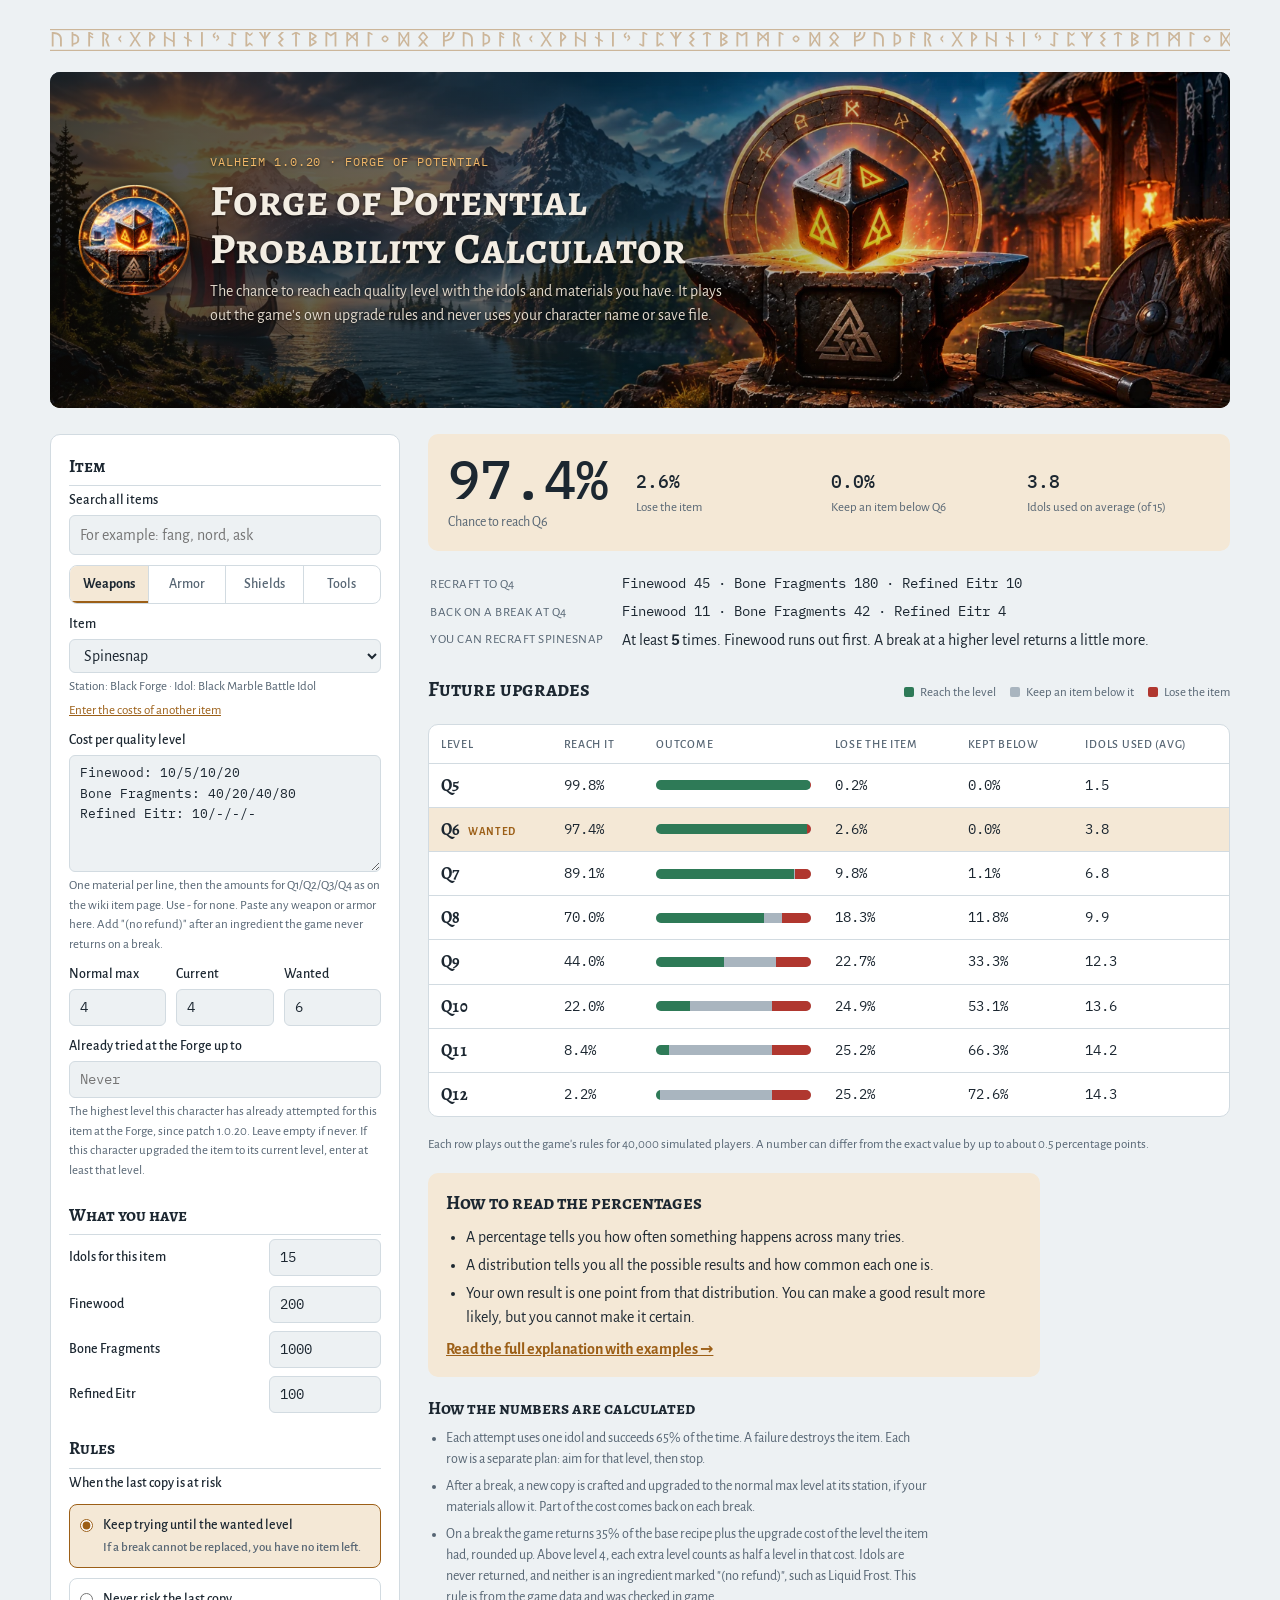
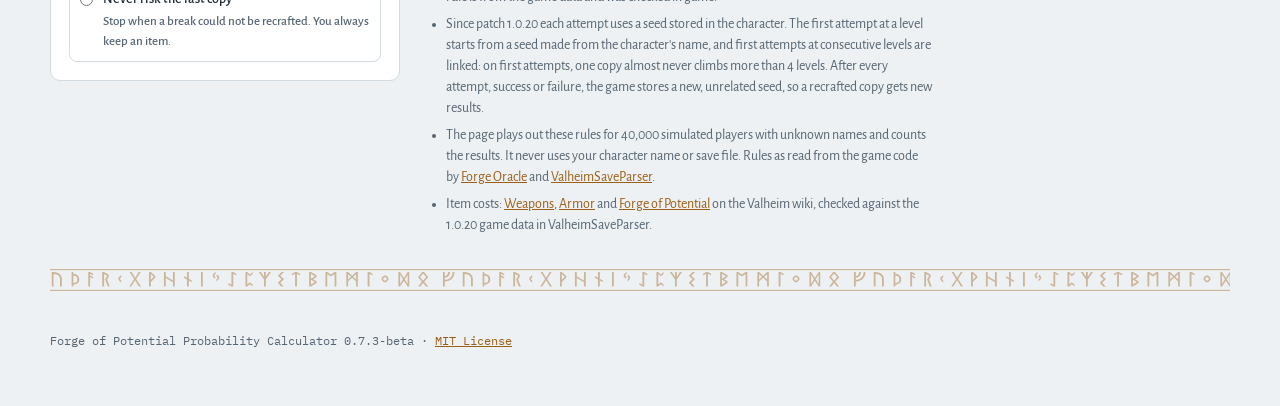
==== commit 864c2b05: "Logo on the guide page and MIT License link in the footer (0.7.3-beta) Co-Authored-By: Claude Opus 5" ====
--- a/index.html
+++ b/index.html
@@ -130,7 +130,7 @@
     </main>
   </div>
   <div class="rune-band" aria-hidden="true"></div>
-  <footer class="foot">Forge of Potential Probability Calculator <span id="appVersion"></span></footer>
+  <footer class="foot">Forge of Potential Probability Calculator <span id="appVersion"></span> · <a href="https://github.com/szsahin/fop-calculator/blob/main/LICENSE" target="_blank" rel="noopener">MIT License</a></footer>
 </div>
 <script src="js/items.js"></script>
 <script src="js/forge-model.js"></script>
--- a/css/style.css
+++ b/css/style.css
@@ -190,6 +190,10 @@
 .guide { max-width: 760px; padding-block: 24px 56px; display: grid; gap: 26px; line-height: 1.55; }
 .guide h1 { font-size: clamp(1.9rem, 4.2vw, 2.5rem); }
 .guide .lede { max-width: none; }
+.guide-head { grid-template-columns: auto minmax(0, 1fr); align-items: center; gap: 18px; }
+.guide-logo { width: 80px; height: 80px; }
+.guide-head-text { display: grid; gap: 6px; }
+@media (max-width: 640px) { .guide-head { grid-template-columns: minmax(0, 1fr); gap: 12px; } .guide-logo { width: 56px; height: 56px; } }
 .back { font-size: 15px; font-weight: 700; text-decoration: none; }
 .back:hover { text-decoration: underline; }
 
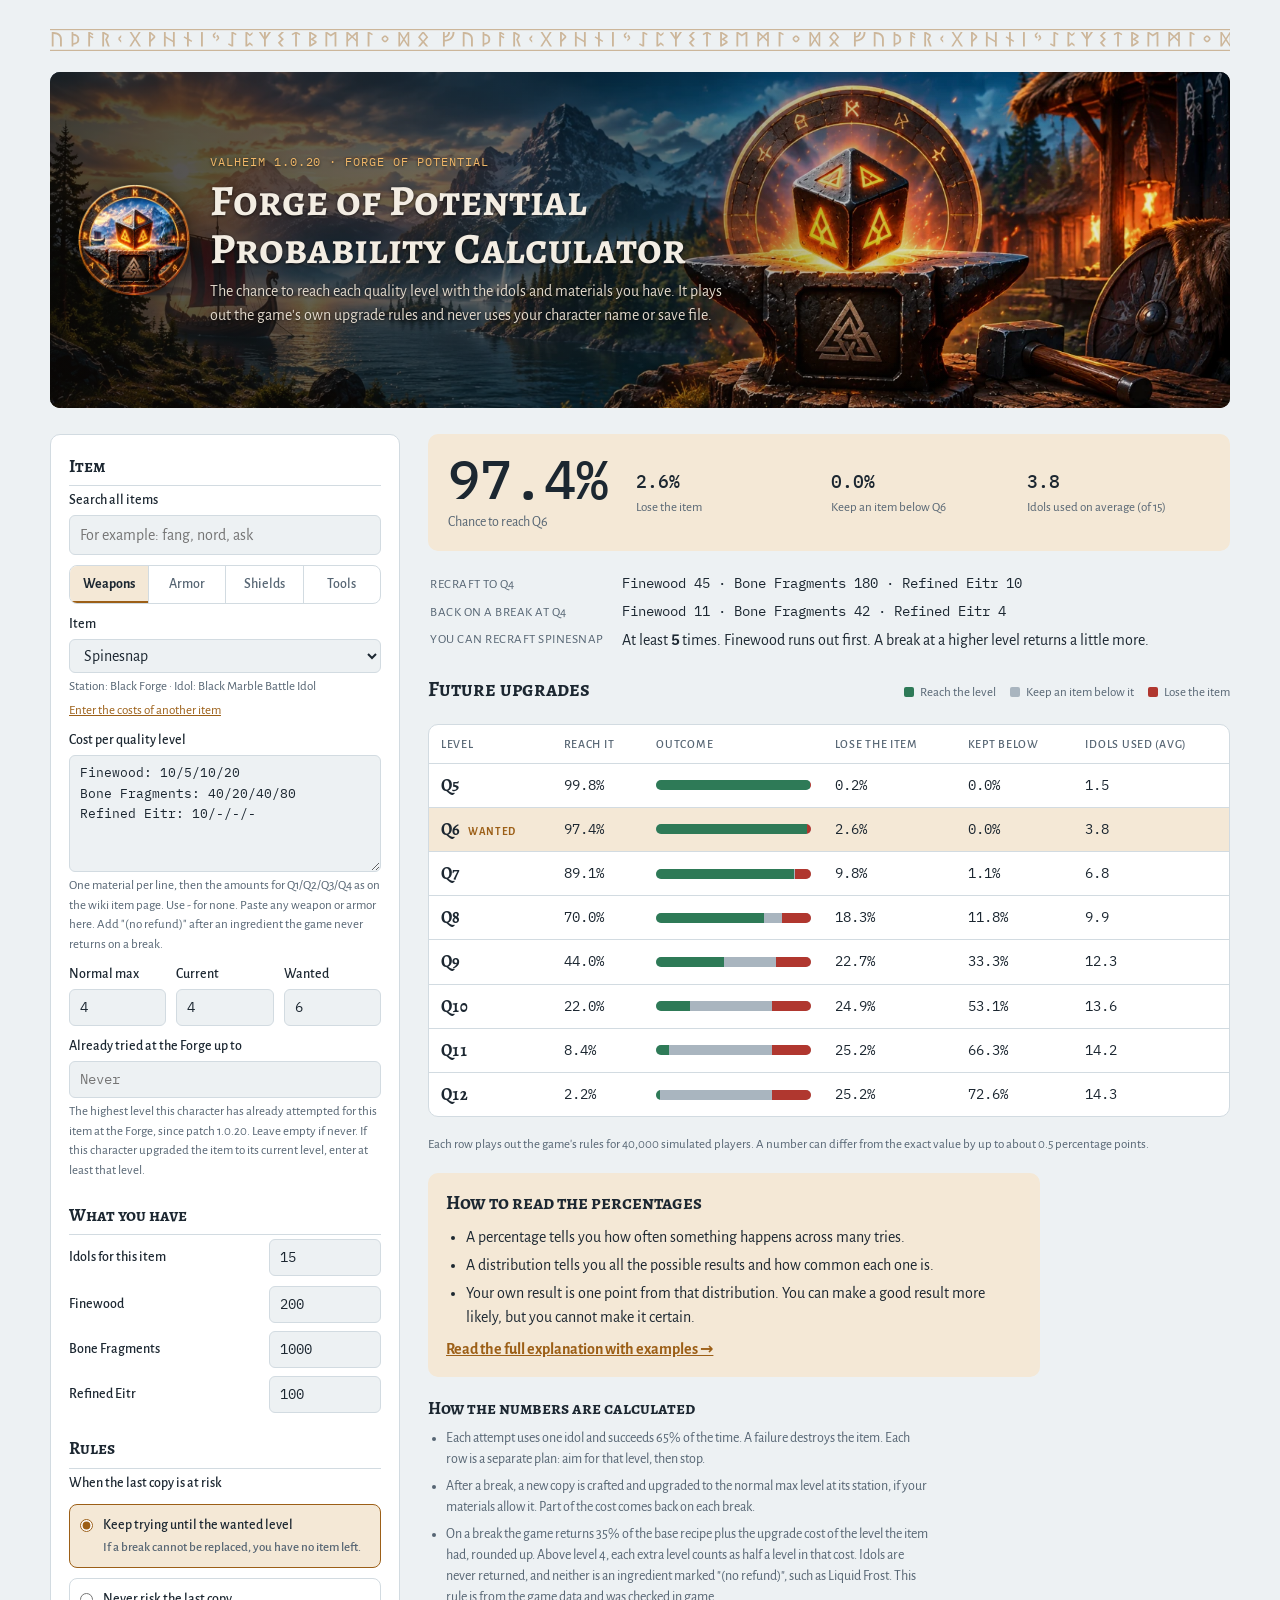
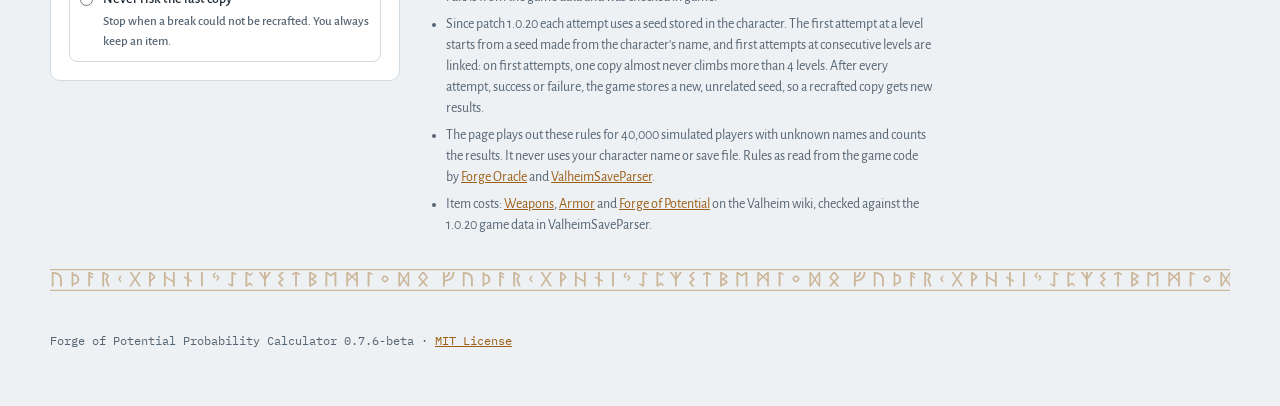
==== commit 539f5952: "Short addresses on the live site (0.7.6-beta) Co-Authored-By: Claude Opus 5.5 <noreply@anthropic.com" ====
--- a/index.html
+++ b/index.html
@@ -136,5 +136,6 @@
 <script src="js/forge-model.js"></script>
 <script src="js/app.js"></script>
 <script src="js/version.js"></script>
+<script src="js/links.js"></script>
 </body>
 </html>
--- a/css/style.css
+++ b/css/style.css
@@ -201,6 +201,14 @@
 .step h2 { margin: 0; font-size: 1.15rem; font-weight: 700; display: flex; gap: 10px; align-items: baseline; text-wrap: balance; }
 .step .no { font-family: var(--mono); font-size: 13px; font-weight: 500; color: var(--accent); }
 .step p { margin: 0; }
+/* Guide contents list; the sections it links to keep a little space above them when jumped to */
+.toc { border: 1px solid var(--line); border-radius: 10px; padding: 14px 18px; }
+.toc h2 { margin: 0 0 8px; font-size: 1rem; font-weight: 700; }
+.toc ul { margin: 0; padding: 0; list-style: none; display: grid; gap: 4px; }
+.toc a { display: grid; grid-template-columns: 1.5em minmax(0, 1fr); text-decoration: none; }
+.toc a:hover { text-decoration: underline; }
+.toc .no { font-family: var(--mono); font-size: 13px; color: var(--muted); }
+.guide section[id] { scroll-margin-top: 16px; }
 .step ul { margin: 0; padding-left: 20px; display: grid; gap: 4px; }
 
 .bag-row { display: grid; grid-template-columns: 150px minmax(0, 1fr); gap: 18px; align-items: start; }
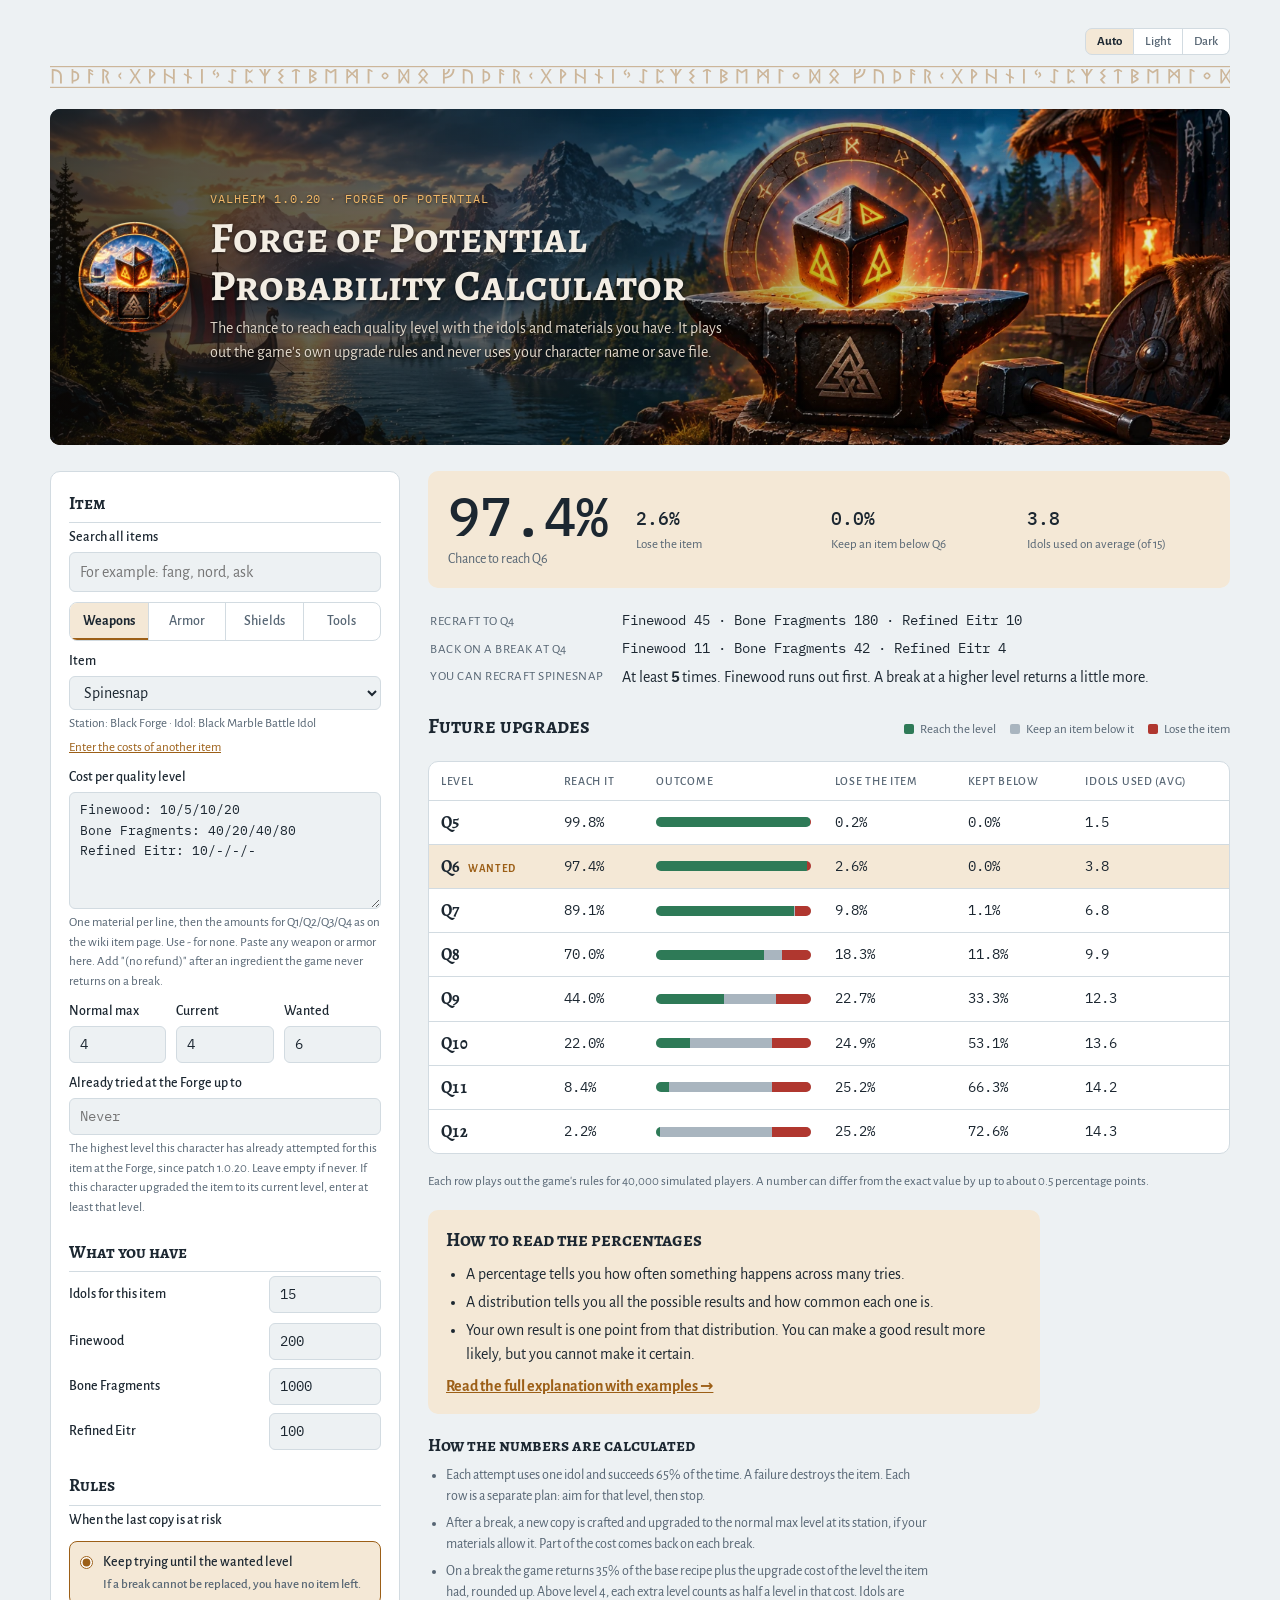
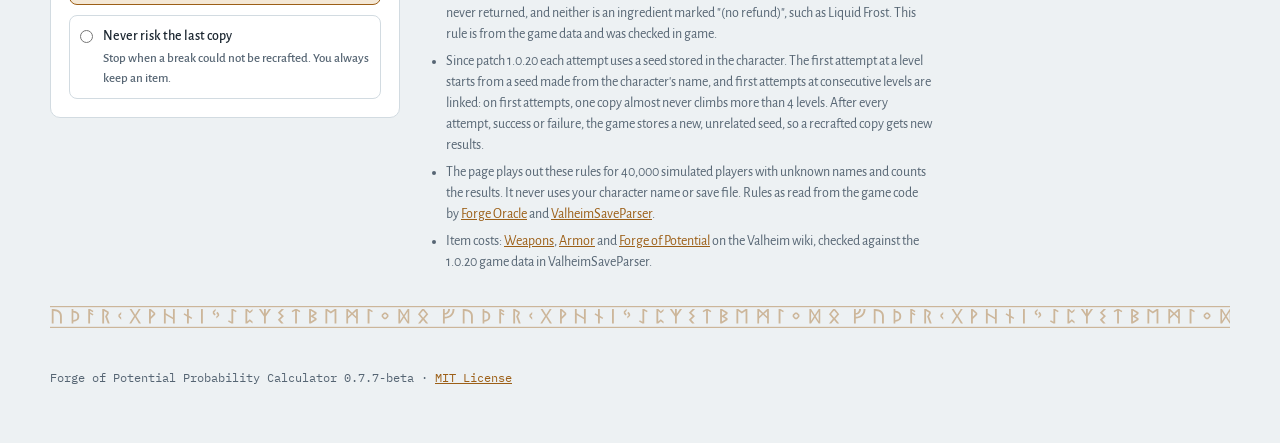
==== commit 6d31558c: "Color theme picker: Auto, Light, Dark (0.7.7-beta) Co-Authored-By: Claude Opus 5.5 <noreply@anthropi" ====
--- a/index.html
+++ b/index.html
@@ -9,9 +9,13 @@
 <link rel="icon" type="image/png" sizes="32x32" href="img/favicon-32.png">
 <link rel="apple-touch-icon" sizes="180x180" href="img/apple-touch-icon.png">
 <link rel="stylesheet" href="css/style.css">
+<script src="js/theme.js"></script>
 </head>
 <body>
 <div class="wrap calc">
+  <div class="themebar" id="themePick" role="group" aria-label="Color theme" hidden>
+    <button type="button" data-theme="auto" title="Follow the system setting">Auto</button><button type="button" data-theme="light">Light</button><button type="button" data-theme="dark">Dark</button>
+  </div>
   <div class="rune-band" aria-hidden="true"></div>
   <header class="top hero">
     <img class="hero-bg" src="img/banner-1600.webp" srcset="img/banner-1600.webp 1600w, img/banner-2172.webp 2172w" sizes="(min-width: 1212px) 1180px, 100vw" width="2172" height="652" alt="">
--- a/css/style.css
+++ b/css/style.css
@@ -58,6 +58,17 @@
   padding-right: max(16px, env(safe-area-inset-right, 0px));
 }
 a { color: var(--accent); }
+
+/* Color theme picker (Auto / Light / Dark), top right of both pages */
+.themebar { display: flex; justify-content: flex-end; margin-bottom: 10px; }
+.themebar button { font: 500 13px/1 var(--body); padding: 6px 11px; border: 1px solid var(--line); background: var(--surface); color: var(--muted); cursor: pointer; }
+.themebar button + button { border-left: 0; }
+.themebar button:first-child { border-radius: 7px 0 0 7px; }
+.themebar button:last-child { border-radius: 0 7px 7px 0; }
+.themebar button[aria-pressed="true"] { background: var(--accent-soft); color: var(--ink); font-weight: 700; }
+.themebar button:focus-visible { outline: 2px solid var(--accent); outline-offset: 1px; position: relative; }
+.guide .themebar { margin-bottom: -16px; }   /* the guide spaces its parts with a 26px grid gap */
+@media print { .themebar { display: none; } }
 a:focus-visible { outline: 2px solid var(--accent); outline-offset: 2px; }
 
 .top { display: grid; gap: 6px; }
@@ -70,7 +81,7 @@
 .rune-band { height: 24px; margin: 0 0 20px; background: var(--accent); opacity: 0.4; pointer-events: none;
   -webkit-mask: url('data:image/svg+xml,%3Csvg xmlns="http://www.w3.org/2000/svg" width="411.0" height="24" viewBox="0 0 411.0 24"%3E%3Crect x="0" y="1" width="411.0" height="1.2"/%3E%3Crect x="0" y="21.8" width="411.0" height="1.2"/%3E%3Cpath d="M7.96425 18.5V4.041499999999999H9.78675V7.969999999999999Q10.79925 7.969999999999999 11.538375 7.443499999999999Q12.2775 6.917 12.682500000000001 6.0665Q13.0875 5.215999999999999 13.0875 4.244V4.041499999999999H15.01125V4.264249999999999Q15.01125 5.378 14.596125 6.339875Q14.181000000000001 7.30175 13.452 8.030750000000001Q12.722999999999999 8.75975 11.781375 9.174875Q10.83975 9.59 9.78675 9.59V11.83775Q11.40675 11.83775 12.814125 11.31125Q14.2215 10.784749999999999 15.284624999999998 9.7925Q16.347749999999998 8.80025 16.95525 7.403Q17.56275 6.005749999999999 17.56275 4.244V4.041499999999999H19.4865V4.264249999999999Q19.4865 6.41075 18.7575 8.11175Q18.0285 9.81275 16.71225 11.0075Q15.396 12.20225 13.624125000000001 12.83Q11.852250000000002 13.45775 9.78675 13.45775V18.5Z"/%3E%3Cpath d="M27.7545 18.5V4.041499999999999H29.67825Q31.17675 4.041499999999999 32.63475 4.4464999999999995Q34.09275 4.8515 35.277375000000006 5.7121249999999995Q36.462 6.572749999999999 37.17075 7.9396249999999995Q37.8795 9.3065 37.8795 11.250499999999999V18.5H35.99625V11.35175Q35.99625 9.44825 35.1255 8.263625Q34.25475 7.078999999999999 32.79675 6.522124999999999Q31.33875 5.965249999999999 29.577 5.965249999999999V18.5Z"/%3E%3Cpath d="M47.6055 18.5V4.041499999999999H49.32675V5.823499999999999Q52.2225 6.16775 53.741249999999994 7.403Q55.26 8.63825 55.26 11.068249999999999Q55.26 12.647749999999998 54.763875 13.690624999999999Q54.26775 14.7335 53.417249999999996 15.351125Q52.56675 15.96875 51.51375 16.282625Q50.46075 16.5965 49.32675 16.718V18.5ZM49.32675 15.179Q50.643 14.95625 51.534 14.581625Q52.425 14.207 52.880624999999995 13.407125Q53.33625 12.60725 53.33625 11.129Q53.33625 9.32675 52.354124999999996 8.506625Q51.372 7.686499999999999 49.32675 7.4435Z"/%3E%3Cpath d="M64.23675 18.5V4.041499999999999H66.05925L69.46125 6.046249999999999L68.7525 7.26125L66.05925 5.702V7.30175L69.46125 9.3065L68.7525 10.5215L66.05925 8.96225V18.5Z"/%3E%3Cpath d="M78.25575 18.5V4.041499999999999H80.07825L84.73575 6.6739999999999995V8.6585L83.07525 11.51375L85.728 18.5H83.784L81.1515 11.4125L83.19675 7.86875L80.07825 6.106999999999999V18.5Z"/%3E%3Cpath d="M97.19550000000001 14.7335 94.40100000000001 11.716249999999999V9.85325L97.21575 7.1195V9.347L95.7375 10.7645V10.886L97.19550000000001 12.425Z"/%3E%3Cpath d="M105.28125000000001 18.5 110.08050000000001 10.966999999999999 105.58500000000001 4.041499999999999H107.61000000000001L111.15375000000002 9.7115L114.71775000000001 4.041499999999999H116.64150000000001L112.16625 10.9265L116.98575000000001 18.5H114.92025000000001L111.09300000000002 12.2225L107.20500000000001 18.5Z"/%3E%3Cpath d="M125.03100000000002 18.5V4.041499999999999H126.85350000000001L131.24775000000002 7.969999999999999V9.671L126.85350000000001 13.883V18.5ZM126.85350000000001 11.696 129.74925000000002 8.80025 126.85350000000001 6.0665Z"/%3E%3Cpath d="M139.92075 18.5V4.041499999999999H141.74325000000002V8.1725L148.95225 12.44525V4.041499999999999H150.77475V18.5H148.95225V14.26775L141.74325000000002 10.076V18.5Z"/%3E%3Cpath d="M162.9915 18.5V11.453L159.56925 9.44825L160.29825 8.1725L162.9915 9.77225V4.041499999999999H164.81400000000002V10.8455L168.216 12.850249999999999L167.50725 14.065249999999999L164.81400000000002 12.506V18.5Z"/%3E%3Cpath d="M176.99025 18.5V4.041499999999999H178.85325V18.5Z"/%3E%3Cpath d="M190.30050000000003 10.54175 188.78175000000002 8.4155V6.5525L191.59650000000002 3.8187499999999996V5.84375L190.17900000000003 7.26125V7.38275L191.69775 9.48875ZM192.32550000000003 13.57925V11.55425L193.74300000000002 10.13675V10.01525L192.22425 7.90925L193.62150000000003 6.856249999999999L195.14025000000004 8.9825V10.8455Z"/%3E%3Cpath d="M207.41775 18.5 203.99550000000002 16.49525 204.7245 15.2195 207.41775 16.81925V4.041499999999999H209.24025000000003L212.64225000000002 6.046249999999999L211.9335 7.26125L209.24025000000003 5.702V18.5Z"/%3E%3Cpath d="M221.43675000000002 18.5V4.041499999999999H223.25925000000004L225.79050000000004 6.390499999999999L228.54450000000003 4.041499999999999V5.965249999999999L225.81075 8.31425L223.25925000000004 6.0665V16.53575L225.81075 14.22725L228.54450000000003 16.57625V18.5L225.79050000000004 16.151L223.25925000000004 18.5Z"/%3E%3Cpath d="M239.99175000000002 18.5V11.493500000000001L234.76725000000002 4.041499999999999H236.95425000000003L239.99175000000002 8.8205V4.041499999999999H241.81425000000002V8.8205L244.85175 4.041499999999999H247.03875000000002L241.81425000000002 11.493500000000001V18.5Z"/%3E%3Cpath d="M257.16975 18.5 253.82850000000002 14.855V14.774000000000001L257.37225 11.129V11.048L253.82850000000002 7.7675V7.686499999999999L257.57475000000005 4.041499999999999H260.04525L256.2585 7.686499999999999V7.7675L259.84275 11.027750000000001V11.129L256.2585 14.774000000000001V14.855L259.64025000000004 18.5Z"/%3E%3Cpath d="M271.10775000000007 18.5V5.641249999999999L268.31325000000004 7.139749999999999L267.58425000000005 5.9247499999999995L271.10775000000007 4.041499999999999H272.93025000000006L276.33225000000004 6.046249999999999L275.62350000000004 7.26125L272.93025000000006 5.702V18.5Z"/%3E%3Cpath d="M285.12675 18.5V4.041499999999999H286.94925L292.55850000000004 7.362499999999999V9.0635L289.13625 11.18975L292.55850000000004 13.235V14.936L286.94925 18.5ZM286.94925 10.683499999999999 290.8575 8.19275 286.94925 5.863999999999999ZM286.94925 16.556 290.8575 14.065249999999999 286.94925 11.7365Z"/%3E%3Cpath d="M301.434 18.5V4.041499999999999H303.2565L306.82050000000004 6.593L310.56675 4.041499999999999H312.38925000000006V18.5H310.56675V6.046249999999999L306.82050000000004 8.55725L303.2565 6.0665V18.5Z"/%3E%3Cpath d="M322.338 18.5V4.041499999999999H324.09975000000003L328.08900000000006 7.7675L332.09850000000006 4.041499999999999H333.86025V18.5H332.09850000000006V13.53875L328.10925000000003 9.833L324.09975000000003 13.559000000000001V18.5ZM332.09850000000006 11.47325V6.12725L329.223 8.80025ZM324.09975000000003 11.47325 326.97525 8.78 324.09975000000003 6.147499999999999Z"/%3E%3Cpath d="M343.60650000000004 18.5V4.041499999999999H345.44925000000006L348.85125000000005 6.046249999999999L348.14250000000004 7.30175L345.4897500000001 5.7425V18.5Z"/%3E%3Cpath d="M360.03525 14.26775 357.64575 11.716249999999999V9.85325L360.03525 7.5245H362.06025000000005L364.44975000000005 9.85325V11.716249999999999L362.06025000000005 14.26775ZM360.744 12.748999999999999H361.35150000000004L363.11325000000005 10.886V10.7645L361.35150000000004 9.04325H360.744L358.98225 10.7645V10.886Z"/%3E%3Cpath d="M374.3985 18.5V4.041499999999999H376.07925L379.84575 9.93425L383.673 4.041499999999999H385.2525V18.5H383.673L379.84575 12.6275L376.07925 18.5ZM383.59200000000004 15.88775H383.673V6.6739999999999995H383.59200000000004L380.7165 11.27075ZM376.07925 15.76625H376.16025L378.975 11.27075L376.16025 6.795499999999999H376.07925Z"/%3E%3Cpath d="M394.0065 18.5 397.95525000000004 13.842500000000001 394.0065 9.16475 398.13750000000005 4.041499999999999H400.041L404.25300000000004 9.16475L400.30425 13.842500000000001L404.25300000000004 18.5H402.04575L399.12975 14.95625L396.21375 18.5ZM399.12975 12.7085 402.16725 9.12425 399.08925000000005 5.378 396.09225000000004 9.12425Z"/%3E%3C/svg%3E') center / auto 24px repeat-x; mask: url('data:image/svg+xml,%3Csvg xmlns="http://www.w3.org/2000/svg" width="411.0" height="24" viewBox="0 0 411.0 24"%3E%3Crect x="0" y="1" width="411.0" height="1.2"/%3E%3Crect x="0" y="21.8" width="411.0" height="1.2"/%3E%3Cpath d="M7.96425 18.5V4.041499999999999H9.78675V7.969999999999999Q10.79925 7.969999999999999 11.538375 7.443499999999999Q12.2775 6.917 12.682500000000001 6.0665Q13.0875 5.215999999999999 13.0875 4.244V4.041499999999999H15.01125V4.264249999999999Q15.01125 5.378 14.596125 6.339875Q14.181000000000001 7.30175 13.452 8.030750000000001Q12.722999999999999 8.75975 11.781375 9.174875Q10.83975 9.59 9.78675 9.59V11.83775Q11.40675 11.83775 12.814125 11.31125Q14.2215 10.784749999999999 15.284624999999998 9.7925Q16.347749999999998 8.80025 16.95525 7.403Q17.56275 6.005749999999999 17.56275 4.244V4.041499999999999H19.4865V4.264249999999999Q19.4865 6.41075 18.7575 8.11175Q18.0285 9.81275 16.71225 11.0075Q15.396 12.20225 13.624125000000001 12.83Q11.852250000000002 13.45775 9.78675 13.45775V18.5Z"/%3E%3Cpath d="M27.7545 18.5V4.041499999999999H29.67825Q31.17675 4.041499999999999 32.63475 4.4464999999999995Q34.09275 4.8515 35.277375000000006 5.7121249999999995Q36.462 6.572749999999999 37.17075 7.9396249999999995Q37.8795 9.3065 37.8795 11.250499999999999V18.5H35.99625V11.35175Q35.99625 9.44825 35.1255 8.263625Q34.25475 7.078999999999999 32.79675 6.522124999999999Q31.33875 5.965249999999999 29.577 5.965249999999999V18.5Z"/%3E%3Cpath d="M47.6055 18.5V4.041499999999999H49.32675V5.823499999999999Q52.2225 6.16775 53.741249999999994 7.403Q55.26 8.63825 55.26 11.068249999999999Q55.26 12.647749999999998 54.763875 13.690624999999999Q54.26775 14.7335 53.417249999999996 15.351125Q52.56675 15.96875 51.51375 16.282625Q50.46075 16.5965 49.32675 16.718V18.5ZM49.32675 15.179Q50.643 14.95625 51.534 14.581625Q52.425 14.207 52.880624999999995 13.407125Q53.33625 12.60725 53.33625 11.129Q53.33625 9.32675 52.354124999999996 8.506625Q51.372 7.686499999999999 49.32675 7.4435Z"/%3E%3Cpath d="M64.23675 18.5V4.041499999999999H66.05925L69.46125 6.046249999999999L68.7525 7.26125L66.05925 5.702V7.30175L69.46125 9.3065L68.7525 10.5215L66.05925 8.96225V18.5Z"/%3E%3Cpath d="M78.25575 18.5V4.041499999999999H80.07825L84.73575 6.6739999999999995V8.6585L83.07525 11.51375L85.728 18.5H83.784L81.1515 11.4125L83.19675 7.86875L80.07825 6.106999999999999V18.5Z"/%3E%3Cpath d="M97.19550000000001 14.7335 94.40100000000001 11.716249999999999V9.85325L97.21575 7.1195V9.347L95.7375 10.7645V10.886L97.19550000000001 12.425Z"/%3E%3Cpath d="M105.28125000000001 18.5 110.08050000000001 10.966999999999999 105.58500000000001 4.041499999999999H107.61000000000001L111.15375000000002 9.7115L114.71775000000001 4.041499999999999H116.64150000000001L112.16625 10.9265L116.98575000000001 18.5H114.92025000000001L111.09300000000002 12.2225L107.20500000000001 18.5Z"/%3E%3Cpath d="M125.03100000000002 18.5V4.041499999999999H126.85350000000001L131.24775000000002 7.969999999999999V9.671L126.85350000000001 13.883V18.5ZM126.85350000000001 11.696 129.74925000000002 8.80025 126.85350000000001 6.0665Z"/%3E%3Cpath d="M139.92075 18.5V4.041499999999999H141.74325000000002V8.1725L148.95225 12.44525V4.041499999999999H150.77475V18.5H148.95225V14.26775L141.74325000000002 10.076V18.5Z"/%3E%3Cpath d="M162.9915 18.5V11.453L159.56925 9.44825L160.29825 8.1725L162.9915 9.77225V4.041499999999999H164.81400000000002V10.8455L168.216 12.850249999999999L167.50725 14.065249999999999L164.81400000000002 12.506V18.5Z"/%3E%3Cpath d="M176.99025 18.5V4.041499999999999H178.85325V18.5Z"/%3E%3Cpath d="M190.30050000000003 10.54175 188.78175000000002 8.4155V6.5525L191.59650000000002 3.8187499999999996V5.84375L190.17900000000003 7.26125V7.38275L191.69775 9.48875ZM192.32550000000003 13.57925V11.55425L193.74300000000002 10.13675V10.01525L192.22425 7.90925L193.62150000000003 6.856249999999999L195.14025000000004 8.9825V10.8455Z"/%3E%3Cpath d="M207.41775 18.5 203.99550000000002 16.49525 204.7245 15.2195 207.41775 16.81925V4.041499999999999H209.24025000000003L212.64225000000002 6.046249999999999L211.9335 7.26125L209.24025000000003 5.702V18.5Z"/%3E%3Cpath d="M221.43675000000002 18.5V4.041499999999999H223.25925000000004L225.79050000000004 6.390499999999999L228.54450000000003 4.041499999999999V5.965249999999999L225.81075 8.31425L223.25925000000004 6.0665V16.53575L225.81075 14.22725L228.54450000000003 16.57625V18.5L225.79050000000004 16.151L223.25925000000004 18.5Z"/%3E%3Cpath d="M239.99175000000002 18.5V11.493500000000001L234.76725000000002 4.041499999999999H236.95425000000003L239.99175000000002 8.8205V4.041499999999999H241.81425000000002V8.8205L244.85175 4.041499999999999H247.03875000000002L241.81425000000002 11.493500000000001V18.5Z"/%3E%3Cpath d="M257.16975 18.5 253.82850000000002 14.855V14.774000000000001L257.37225 11.129V11.048L253.82850000000002 7.7675V7.686499999999999L257.57475000000005 4.041499999999999H260.04525L256.2585 7.686499999999999V7.7675L259.84275 11.027750000000001V11.129L256.2585 14.774000000000001V14.855L259.64025000000004 18.5Z"/%3E%3Cpath d="M271.10775000000007 18.5V5.641249999999999L268.31325000000004 7.139749999999999L267.58425000000005 5.9247499999999995L271.10775000000007 4.041499999999999H272.93025000000006L276.33225000000004 6.046249999999999L275.62350000000004 7.26125L272.93025000000006 5.702V18.5Z"/%3E%3Cpath d="M285.12675 18.5V4.041499999999999H286.94925L292.55850000000004 7.362499999999999V9.0635L289.13625 11.18975L292.55850000000004 13.235V14.936L286.94925 18.5ZM286.94925 10.683499999999999 290.8575 8.19275 286.94925 5.863999999999999ZM286.94925 16.556 290.8575 14.065249999999999 286.94925 11.7365Z"/%3E%3Cpath d="M301.434 18.5V4.041499999999999H303.2565L306.82050000000004 6.593L310.56675 4.041499999999999H312.38925000000006V18.5H310.56675V6.046249999999999L306.82050000000004 8.55725L303.2565 6.0665V18.5Z"/%3E%3Cpath d="M322.338 18.5V4.041499999999999H324.09975000000003L328.08900000000006 7.7675L332.09850000000006 4.041499999999999H333.86025V18.5H332.09850000000006V13.53875L328.10925000000003 9.833L324.09975000000003 13.559000000000001V18.5ZM332.09850000000006 11.47325V6.12725L329.223 8.80025ZM324.09975000000003 11.47325 326.97525 8.78 324.09975000000003 6.147499999999999Z"/%3E%3Cpath d="M343.60650000000004 18.5V4.041499999999999H345.44925000000006L348.85125000000005 6.046249999999999L348.14250000000004 7.30175L345.4897500000001 5.7425V18.5Z"/%3E%3Cpath d="M360.03525 14.26775 357.64575 11.716249999999999V9.85325L360.03525 7.5245H362.06025000000005L364.44975000000005 9.85325V11.716249999999999L362.06025000000005 14.26775ZM360.744 12.748999999999999H361.35150000000004L363.11325000000005 10.886V10.7645L361.35150000000004 9.04325H360.744L358.98225 10.7645V10.886Z"/%3E%3Cpath d="M374.3985 18.5V4.041499999999999H376.07925L379.84575 9.93425L383.673 4.041499999999999H385.2525V18.5H383.673L379.84575 12.6275L376.07925 18.5ZM383.59200000000004 15.88775H383.673V6.6739999999999995H383.59200000000004L380.7165 11.27075ZM376.07925 15.76625H376.16025L378.975 11.27075L376.16025 6.795499999999999H376.07925Z"/%3E%3Cpath d="M394.0065 18.5 397.95525000000004 13.842500000000001 394.0065 9.16475 398.13750000000005 4.041499999999999H400.041L404.25300000000004 9.16475L400.30425 13.842500000000001L404.25300000000004 18.5H402.04575L399.12975 14.95625L396.21375 18.5ZM399.12975 12.7085 402.16725 9.12425 399.08925000000005 5.378 396.09225000000004 9.12425Z"/%3E%3C/svg%3E') center / auto 24px repeat-x; }
 .guide .rune-band { margin: 0; }                 /* the guide page spaces its parts with a grid gap */
-.calc .rune-band:not(:first-child) { margin: 32px 0 0; }
+.calc .layout + .rune-band { margin: 32px 0 0; }
 .rune-band + .foot { margin-top: 0; border-top: 0; padding-top: 8px; }   /* the band replaces the footer line */
 @media print { .rune-band { display: none; } }
 
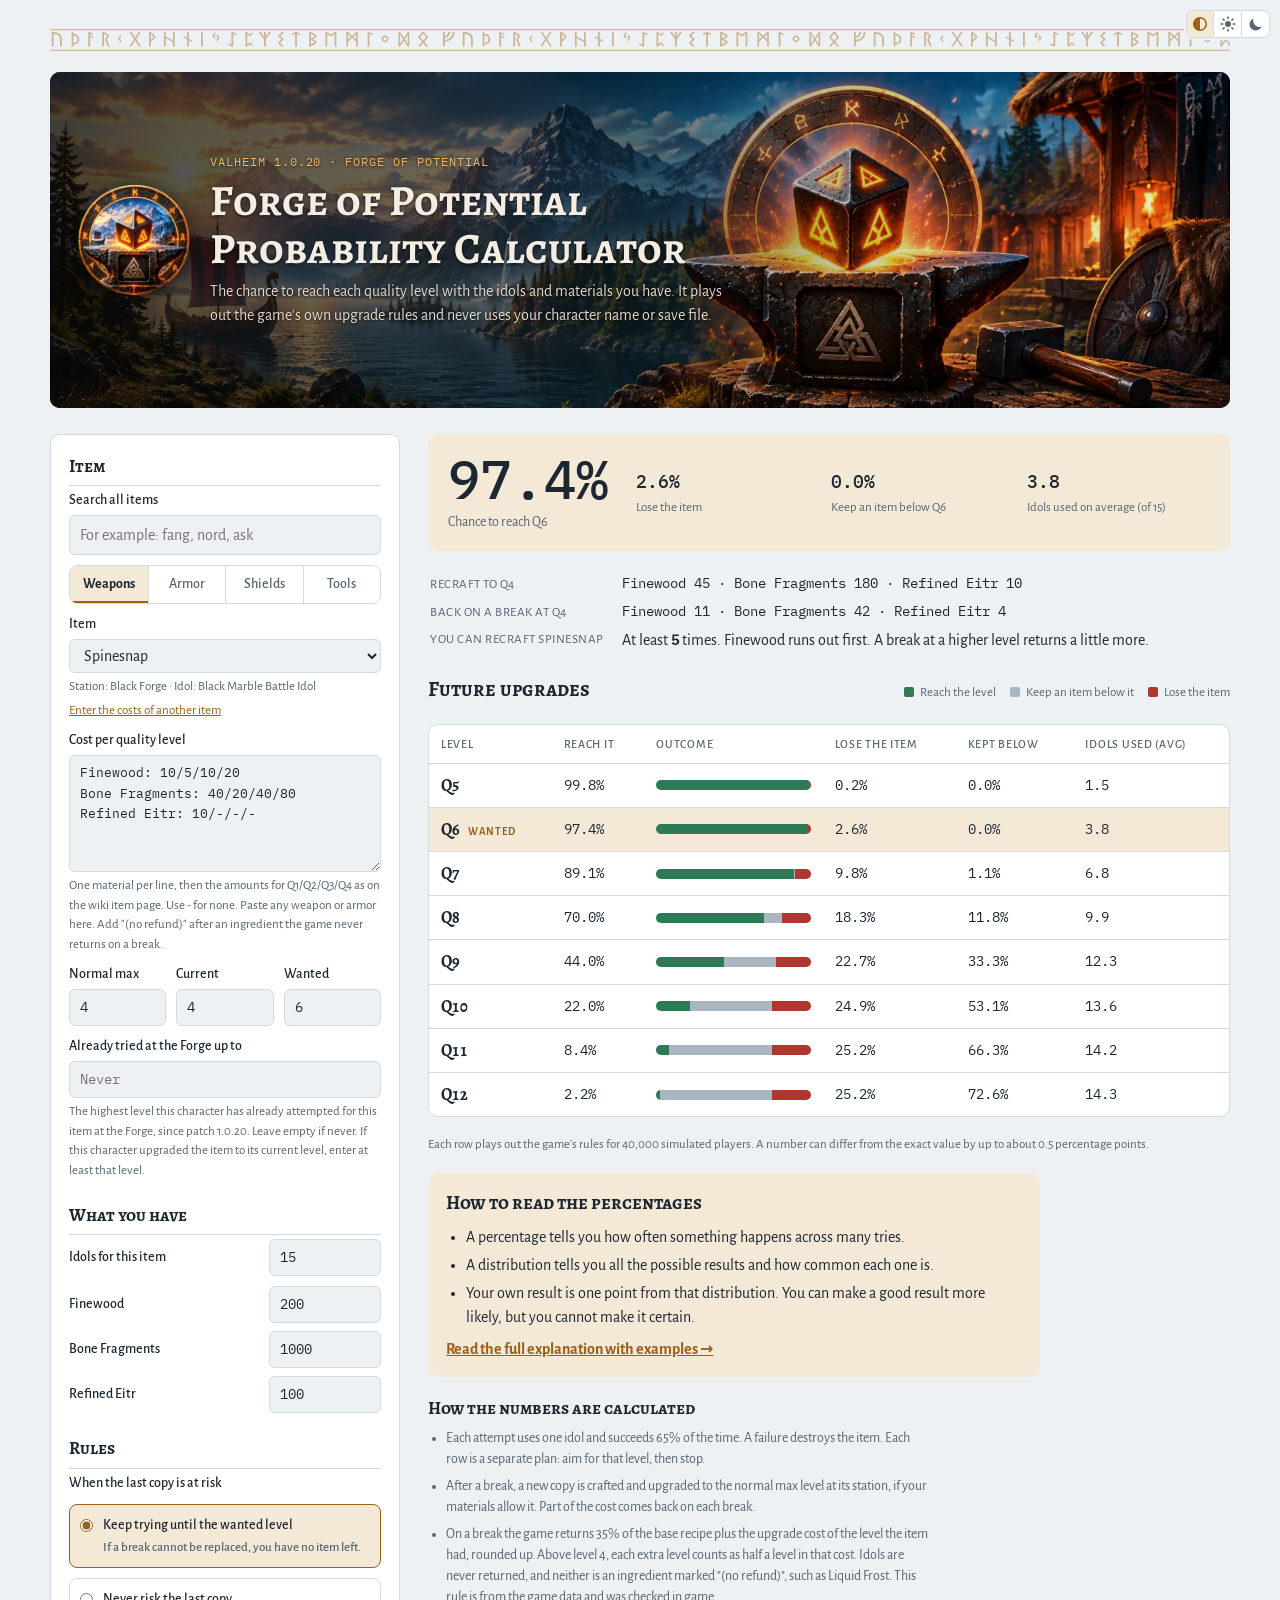
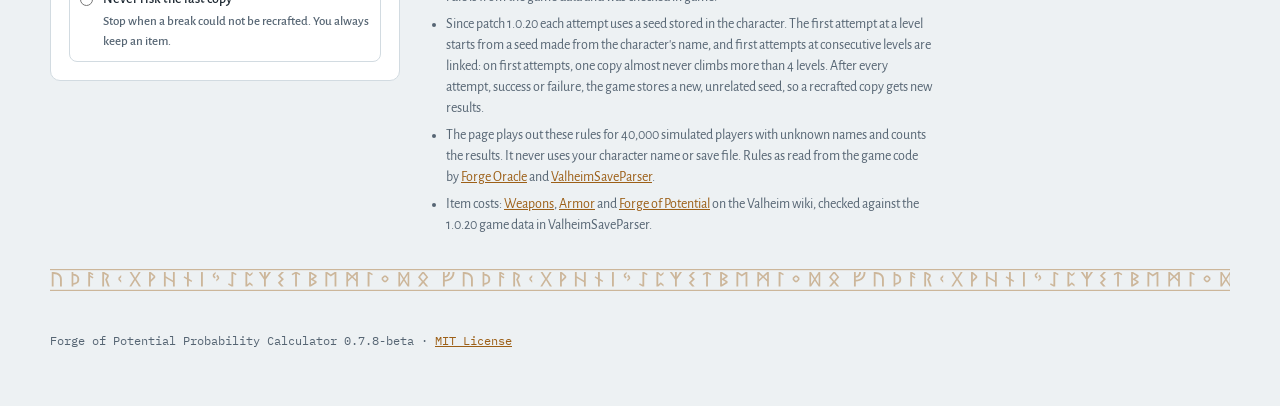
==== commit edd47a8f: "Theme picker as icon buttons at the top right corner (0.7.8-beta) Co-Authored-By: Claude Opus 5.5 <n" ====
--- a/index.html
+++ b/index.html
@@ -12,10 +12,12 @@
 <script src="js/theme.js"></script>
 </head>
 <body>
+<div class="themebar" id="themePick" role="group" aria-label="Color theme" hidden>
+  <button type="button" data-theme="auto" aria-label="Auto: follow the system setting" title="Auto: follow the system setting"><svg viewBox="0 0 16 16" width="16" height="16" aria-hidden="true" focusable="false"><circle cx="8" cy="8" r="6.25" fill="none" stroke="currentColor" stroke-width="1.5"/><path d="M8 1.75a6.25 6.25 0 0 0 0 12.5z" fill="currentColor"/></svg></button>
+  <button type="button" data-theme="light" aria-label="Light" title="Light"><svg viewBox="0 0 16 16" width="16" height="16" aria-hidden="true" focusable="false"><circle cx="8" cy="8" r="3" fill="currentColor"/><path d="M8 1v1.6M8 13.4V15M1 8h1.6M13.4 8H15M3.05 3.05l1.13 1.13M11.82 11.82l1.13 1.13M3.05 12.95l1.13-1.13M11.82 4.18l1.13-1.13" stroke="currentColor" stroke-width="1.5" stroke-linecap="round"/></svg></button>
+  <button type="button" data-theme="dark" aria-label="Dark" title="Dark"><svg viewBox="0 0 16 16" width="16" height="16" aria-hidden="true" focusable="false"><path d="M13.6 10.4A6.2 6.2 0 0 1 5.6 2.4a6.2 6.2 0 1 0 8 8z" fill="currentColor"/></svg></button>
+</div>
 <div class="wrap calc">
-  <div class="themebar" id="themePick" role="group" aria-label="Color theme" hidden>
-    <button type="button" data-theme="auto" title="Follow the system setting">Auto</button><button type="button" data-theme="light">Light</button><button type="button" data-theme="dark">Dark</button>
-  </div>
   <div class="rune-band" aria-hidden="true"></div>
   <header class="top hero">
     <img class="hero-bg" src="img/banner-1600.webp" srcset="img/banner-1600.webp 1600w, img/banner-2172.webp 2172w" sizes="(min-width: 1212px) 1180px, 100vw" width="2172" height="652" alt="">
--- a/css/style.css
+++ b/css/style.css
@@ -59,15 +59,16 @@
 }
 a { color: var(--accent); }
 
-/* Color theme picker (Auto / Light / Dark), top right of both pages */
-.themebar { display: flex; justify-content: flex-end; margin-bottom: 10px; }
-.themebar button { font: 500 13px/1 var(--body); padding: 6px 11px; border: 1px solid var(--line); background: var(--surface); color: var(--muted); cursor: pointer; }
+/* Color theme picker (Auto / Light / Dark): icon buttons at the top right corner of the page, outside the page flow.
+   On narrow screens it sits in front of the end of the top rune band; its background hides the runes under it. */
+.themebar { position: absolute; top: 8px; right: max(8px, env(safe-area-inset-right, 0px)); z-index: 10; display: flex; padding: 2px; border-radius: 9px; background: var(--bg); }
+.themebar button { display: grid; place-items: center; width: 28px; height: 28px; padding: 0; border: 1px solid var(--line); background: var(--surface); color: var(--muted); cursor: pointer; }
 .themebar button + button { border-left: 0; }
 .themebar button:first-child { border-radius: 7px 0 0 7px; }
 .themebar button:last-child { border-radius: 0 7px 7px 0; }
-.themebar button[aria-pressed="true"] { background: var(--accent-soft); color: var(--ink); font-weight: 700; }
+.themebar button:hover { color: var(--ink); }
+.themebar button[aria-pressed="true"] { background: var(--accent-soft); color: var(--accent); }
 .themebar button:focus-visible { outline: 2px solid var(--accent); outline-offset: 1px; position: relative; }
-.guide .themebar { margin-bottom: -16px; }   /* the guide spaces its parts with a 26px grid gap */
 @media print { .themebar { display: none; } }
 a:focus-visible { outline: 2px solid var(--accent); outline-offset: 2px; }
 
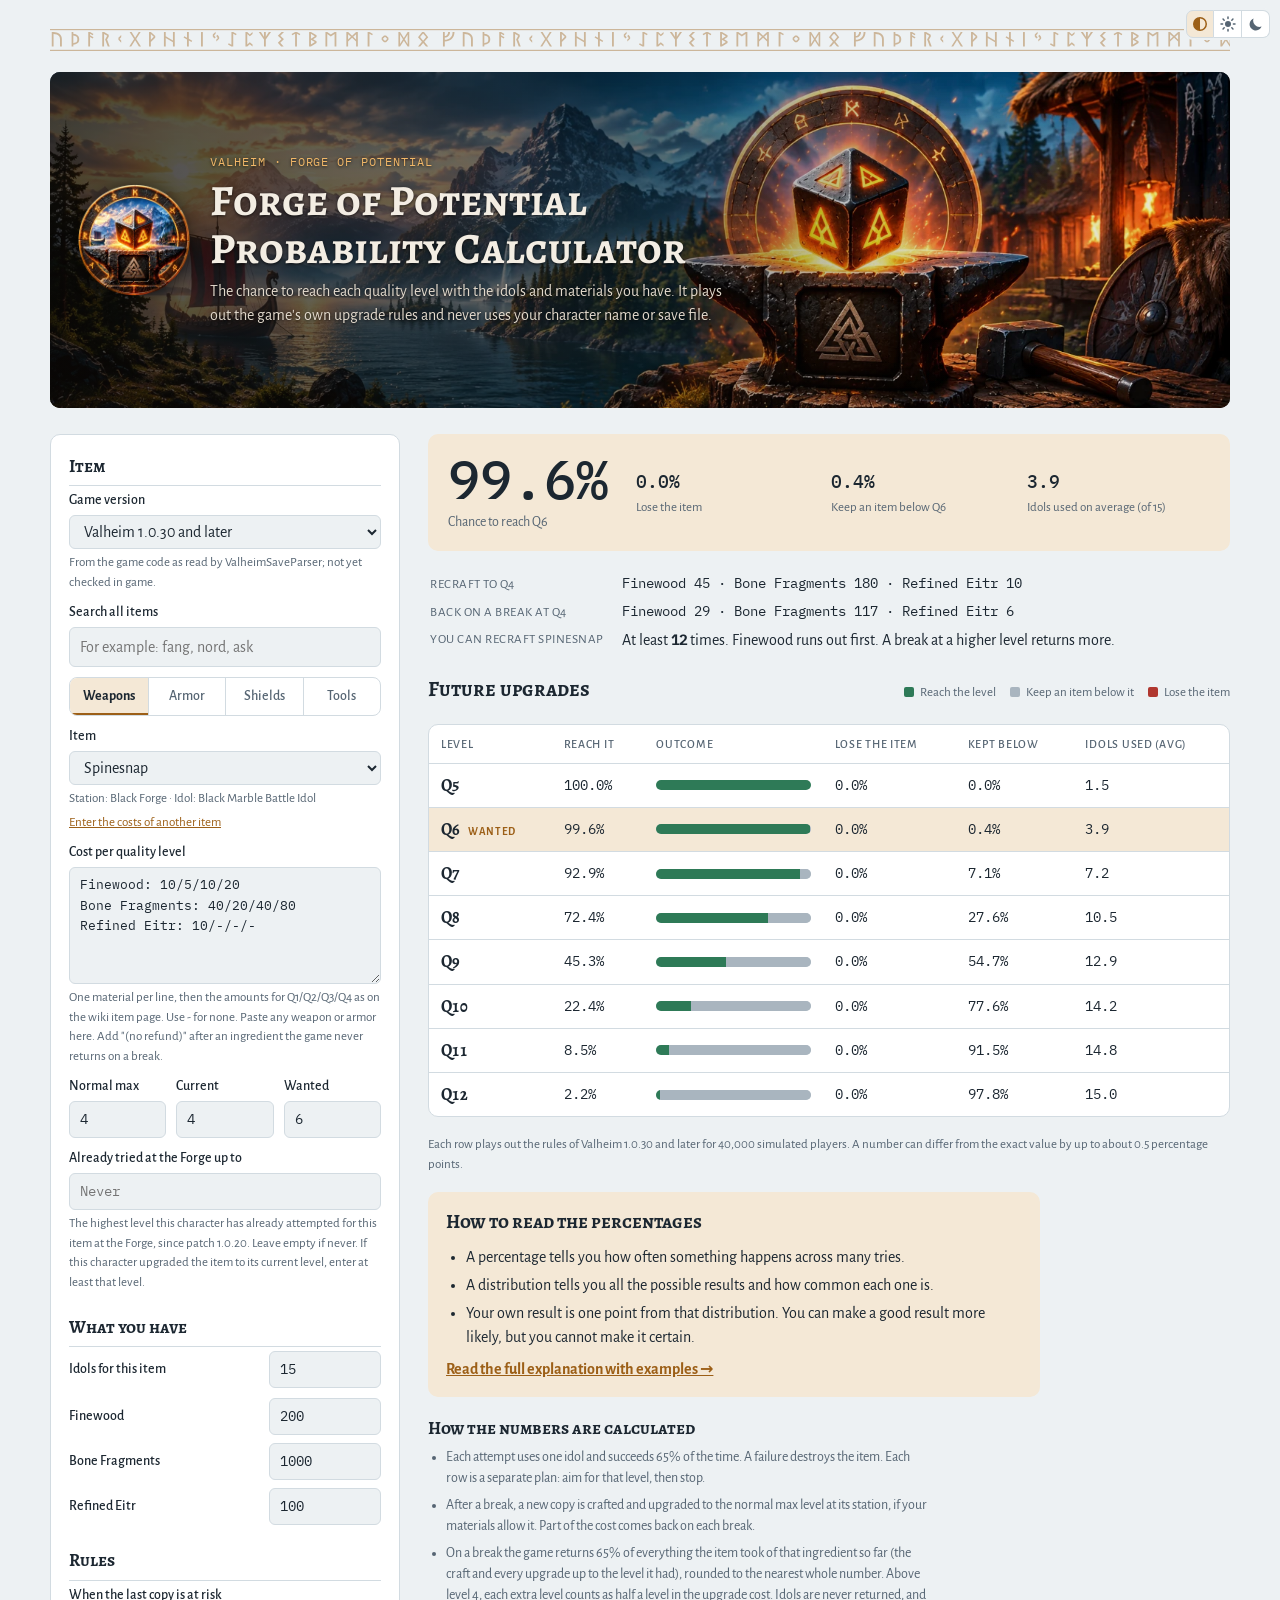
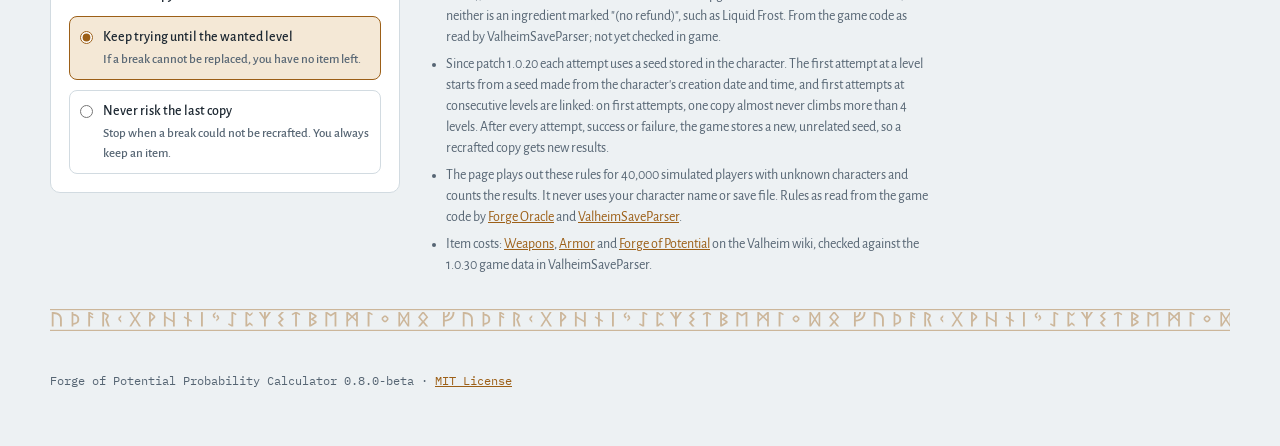
==== commit bd9f1e67: "Game version choice with one rule file per version; Valheim 1.0.30 rules (0.8.0-beta) - js/rules/val" ====
--- a/index.html
+++ b/index.html
@@ -23,7 +23,7 @@
     <img class="hero-bg" src="img/banner-1600.webp" srcset="img/banner-1600.webp 1600w, img/banner-2172.webp 2172w" sizes="(min-width: 1212px) 1180px, 100vw" width="2172" height="652" alt="">
     <img class="hero-logo" src="img/logo-240.webp" width="240" height="240" alt="">
     <div class="hero-text">
-      <p class="eyebrow">Valheim 1.0.20 · Forge of Potential</p>
+      <p class="eyebrow">Valheim · Forge of Potential</p>
       <h1>Forge of Potential Probability Calculator</h1>
       <p class="lede">The chance to reach each quality level with the idols and materials you have. It plays out the game's own upgrade rules and never uses your character name or save file.</p>
     </div>
@@ -33,6 +33,11 @@
     <form class="bench" id="bench" autocomplete="off">
       <fieldset>
         <legend>Item</legend>
+        <div class="field">
+          <label for="gameVersion">Game version</label>
+          <select id="gameVersion"></select>
+          <p class="hint" id="rulesInfo"></p>
+        </div>
         <div class="field">
           <label for="itemSearch">Search all items</label>
           <input id="itemSearch" type="search" placeholder="For example: fang, nord, ask" autocomplete="off" spellcheck="false">
@@ -127,10 +132,10 @@
         <ul>
           <li>Each attempt uses one idol and succeeds 65% of the time. A failure destroys the item. Each row is a separate plan: aim for that level, then stop.</li>
           <li>After a break, a new copy is crafted and upgraded to the normal max level at its station, if your materials allow it. Part of the cost comes back on each break.</li>
-          <li>On a break the game returns 35% of the base recipe plus the upgrade cost of the level the item had, rounded up. Above level 4, each extra level counts as half a level in that cost. Idols are never returned, and neither is an ingredient marked "(no refund)", such as Liquid Frost. This rule is from the game data and was checked in game.</li>
-          <li>Since patch 1.0.20 each attempt uses a seed stored in the character. The first attempt at a level starts from a seed made from the character's name, and first attempts at consecutive levels are linked: on first attempts, one copy almost never climbs more than 4 levels. After every attempt, success or failure, the game stores a new, unrelated seed, so a recrafted copy gets new results.</li>
-          <li>The page plays out these rules for 40,000 simulated players with unknown names and counts the results. It never uses your character name or save file. Rules as read from the game code by <a href="https://github.com/papptimus/Forge-Oracle" target="_blank" rel="noopener">Forge Oracle</a> and <a href="https://github.com/Melichor/ValheimSaveParser" target="_blank" rel="noopener">ValheimSaveParser</a>.</li>
-          <li>Item costs: <a href="https://valheim.weirdgloop.org/w/Weapons" target="_blank" rel="noopener">Weapons</a>, <a href="https://valheim.weirdgloop.org/w/Armor" target="_blank" rel="noopener">Armor</a> and <a href="https://valheim.weirdgloop.org/w/Forge_of_Potential" target="_blank" rel="noopener">Forge of Potential</a> on the Valheim wiki, checked against the 1.0.20 game data in ValheimSaveParser.</li>
+          <li>On a break the game returns <span id="ruleRefund"></span>. Above level 4, each extra level counts as half a level in the upgrade cost. Idols are never returned, and neither is an ingredient marked "(no refund)", such as Liquid Frost. <span id="ruleChecked"></span></li>
+          <li>Since patch 1.0.20 each attempt uses a seed stored in the character. The first attempt at a level starts from a seed made from <span id="ruleSeed"></span>, and first attempts at consecutive levels are linked: on first attempts, one copy almost never climbs more than 4 levels. After every attempt, success or failure, the game stores a new, unrelated seed, so a recrafted copy gets new results.</li>
+          <li>The page plays out these rules for 40,000 simulated players with unknown characters and counts the results. It never uses your character name or save file. Rules as read from the game code by <a href="https://github.com/papptimus/Forge-Oracle" target="_blank" rel="noopener">Forge Oracle</a> and <a href="https://github.com/Melichor/ValheimSaveParser" target="_blank" rel="noopener">ValheimSaveParser</a>.</li>
+          <li>Item costs: <a href="https://valheim.weirdgloop.org/w/Weapons" target="_blank" rel="noopener">Weapons</a>, <a href="https://valheim.weirdgloop.org/w/Armor" target="_blank" rel="noopener">Armor</a> and <a href="https://valheim.weirdgloop.org/w/Forge_of_Potential" target="_blank" rel="noopener">Forge of Potential</a> on the Valheim wiki, checked against the 1.0.30 game data in ValheimSaveParser.</li>
         </ul>
       </section>
     </main>
@@ -140,6 +145,8 @@
 </div>
 <script src="js/items.js"></script>
 <script src="js/forge-model.js"></script>
+<script src="js/rules/valheim-1.0.20.js"></script>
+<script src="js/rules/valheim-1.0.30.js"></script>
 <script src="js/app.js"></script>
 <script src="js/version.js"></script>
 <script src="js/links.js"></script>
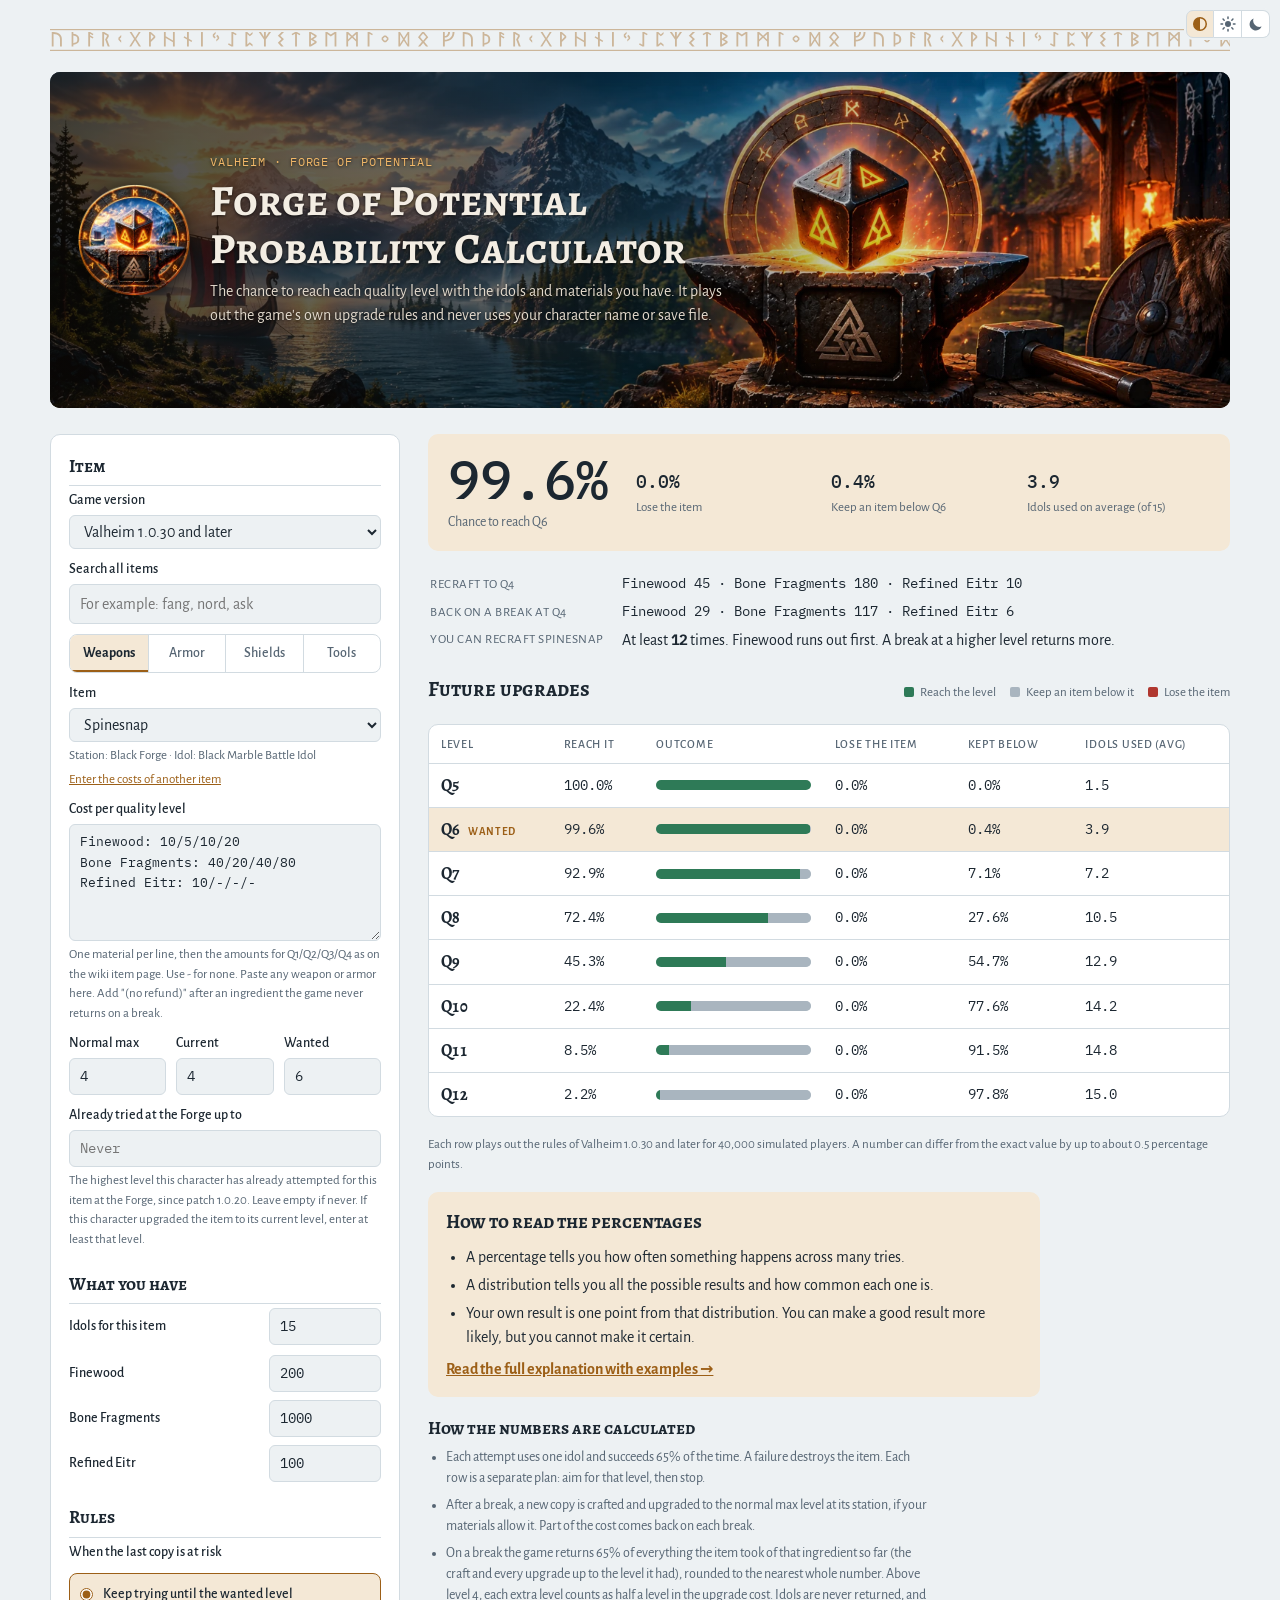
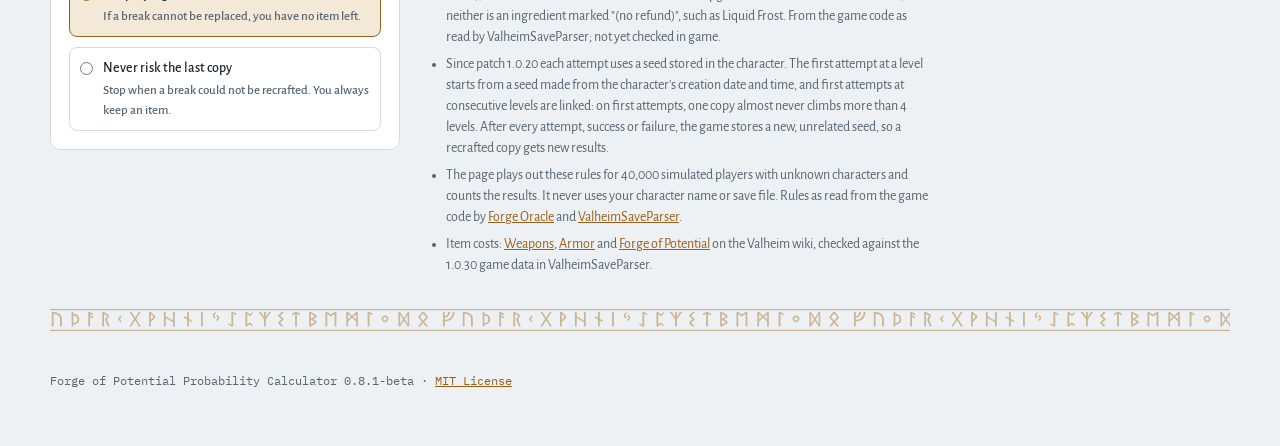
==== commit 1b0346ac: "Remove the rules check line under the game version choice (0.8.1-beta) Co-Authored-By: Claude Opus 5" ====
--- a/index.html
+++ b/index.html
@@ -36,7 +36,6 @@
         <div class="field">
           <label for="gameVersion">Game version</label>
           <select id="gameVersion"></select>
-          <p class="hint" id="rulesInfo"></p>
         </div>
         <div class="field">
           <label for="itemSearch">Search all items</label>
